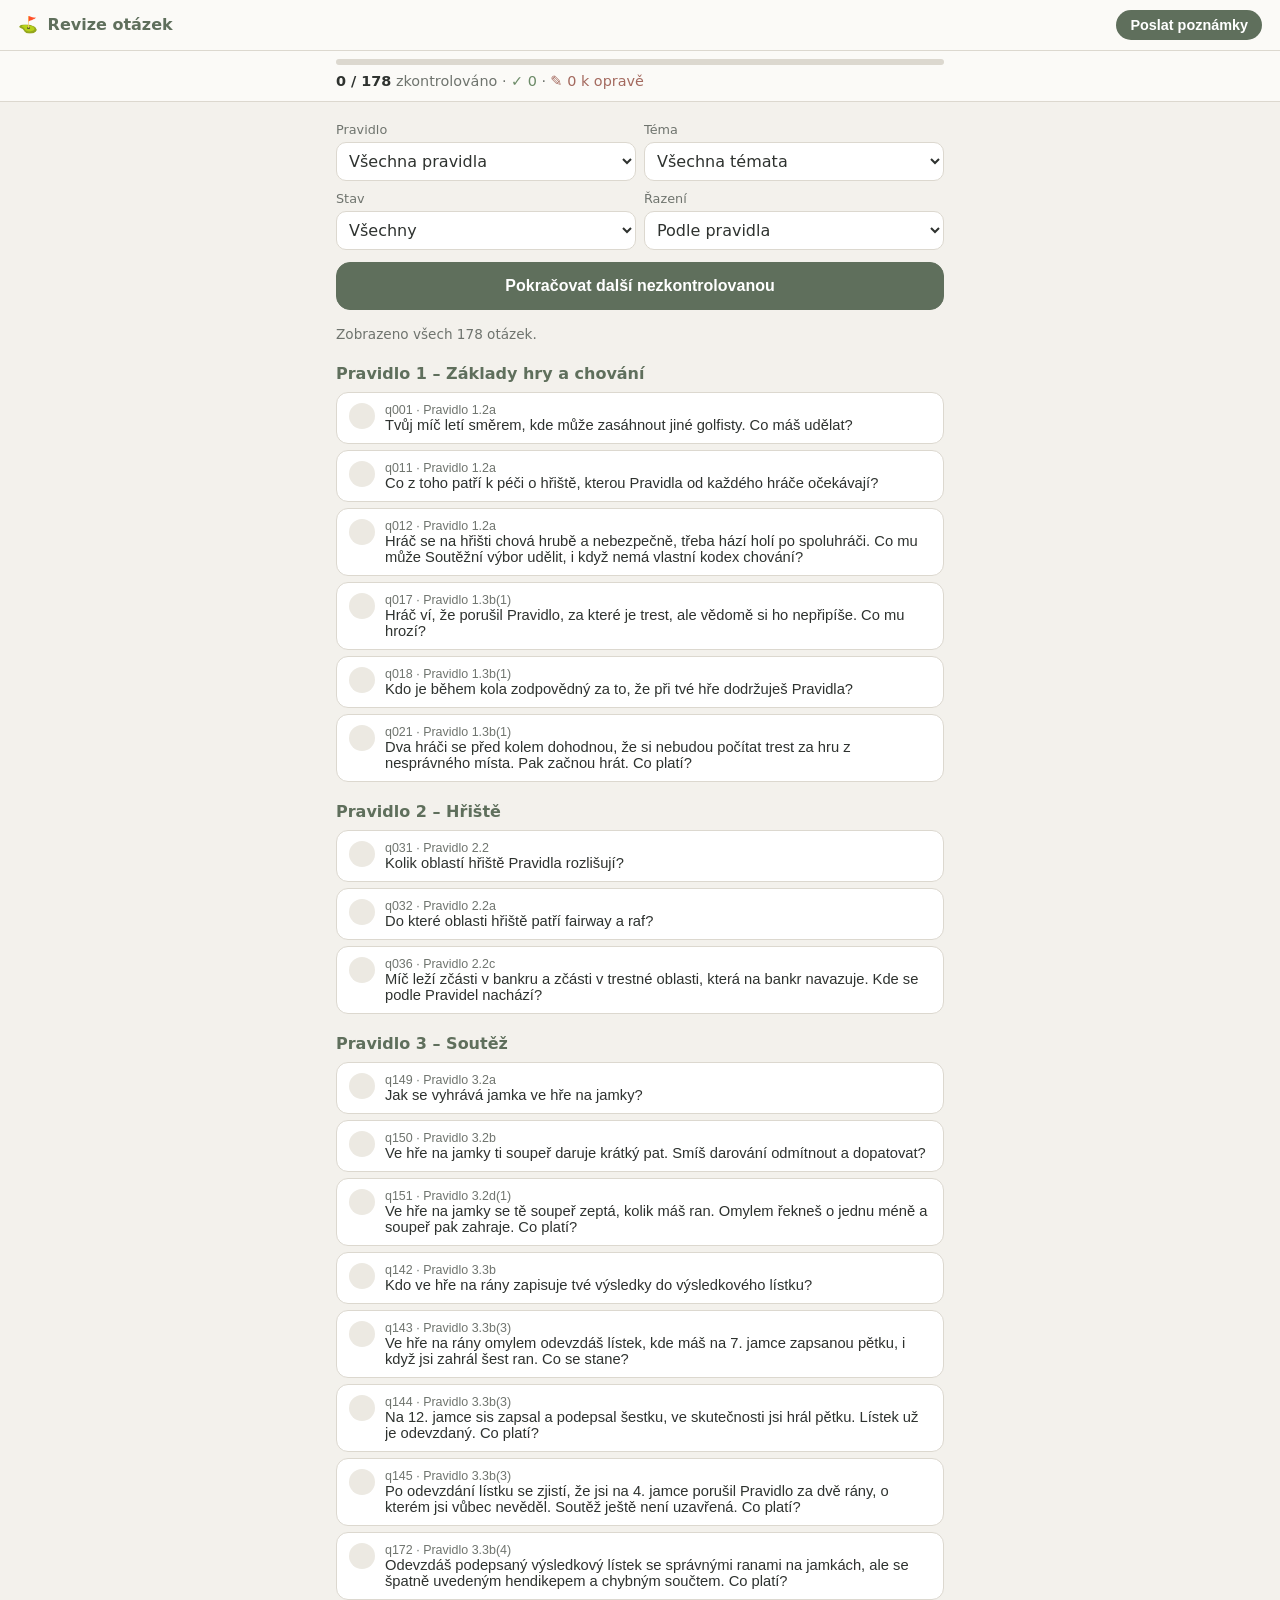
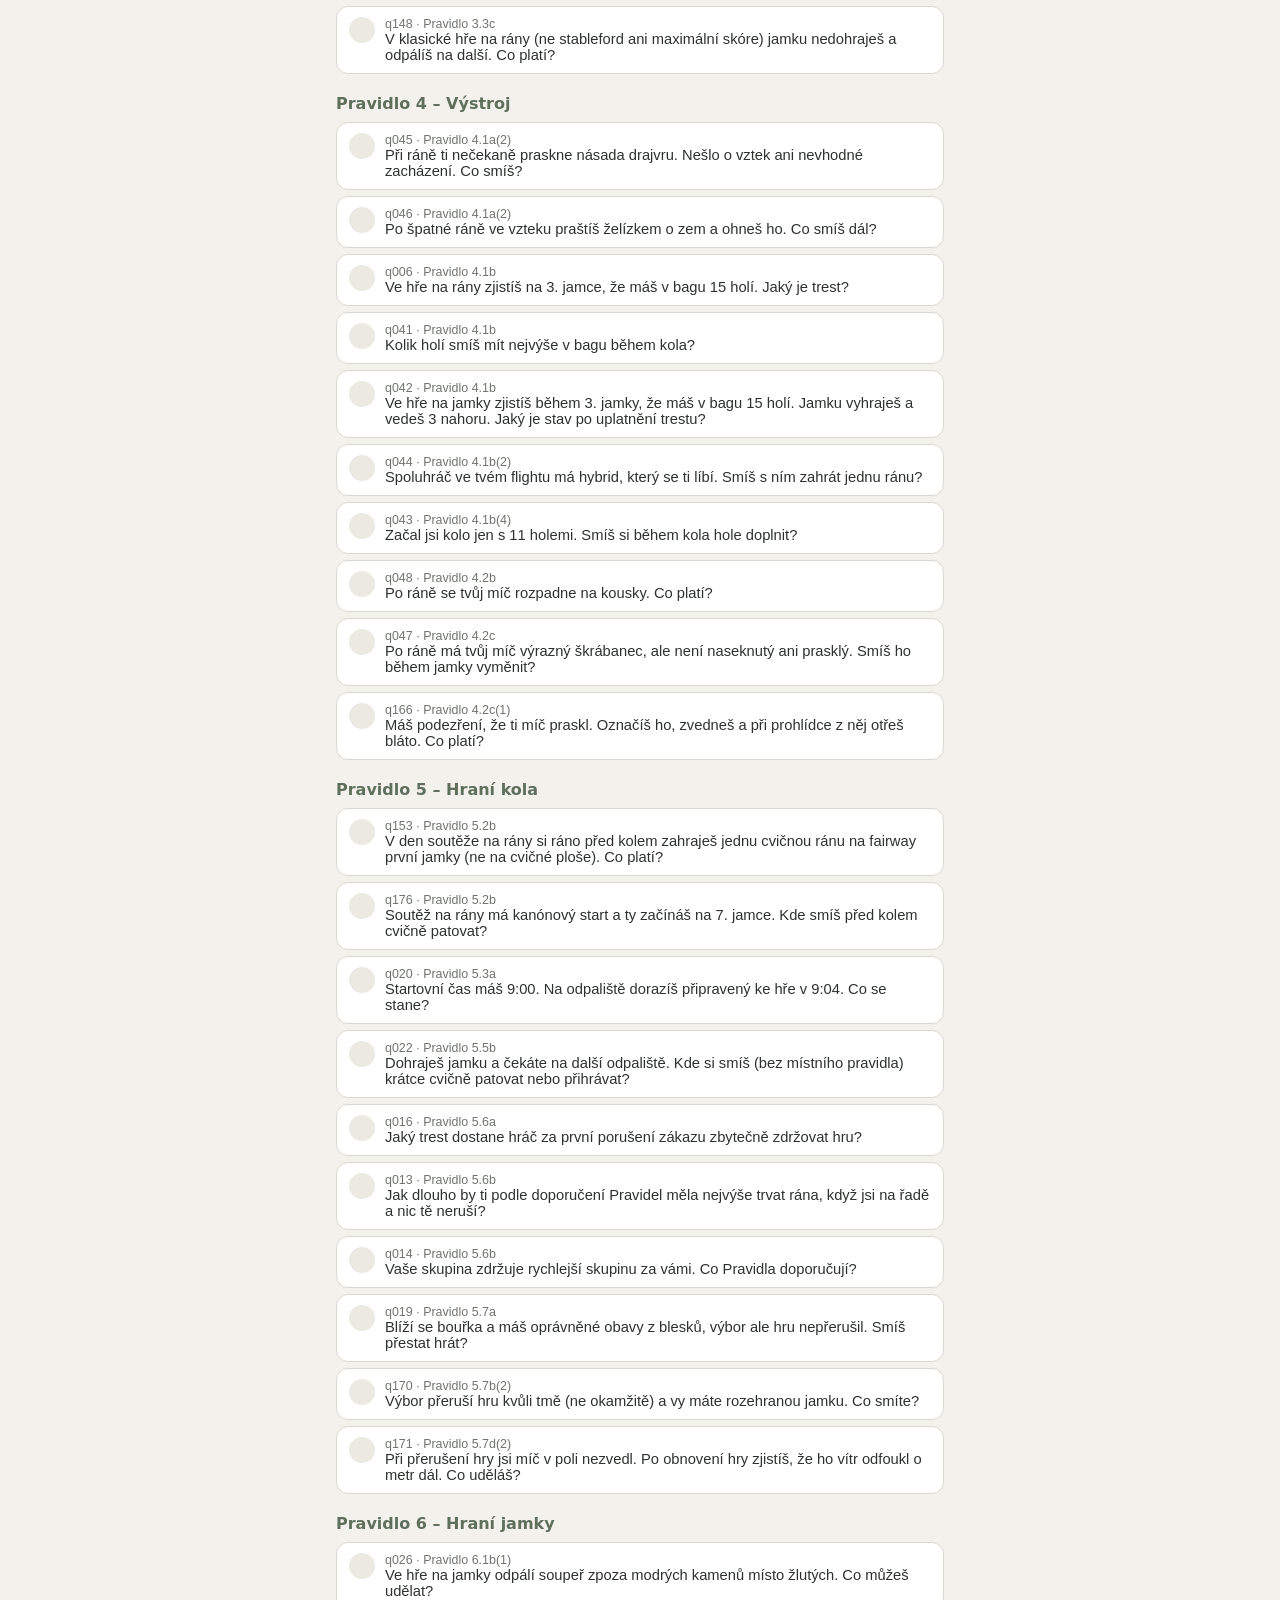
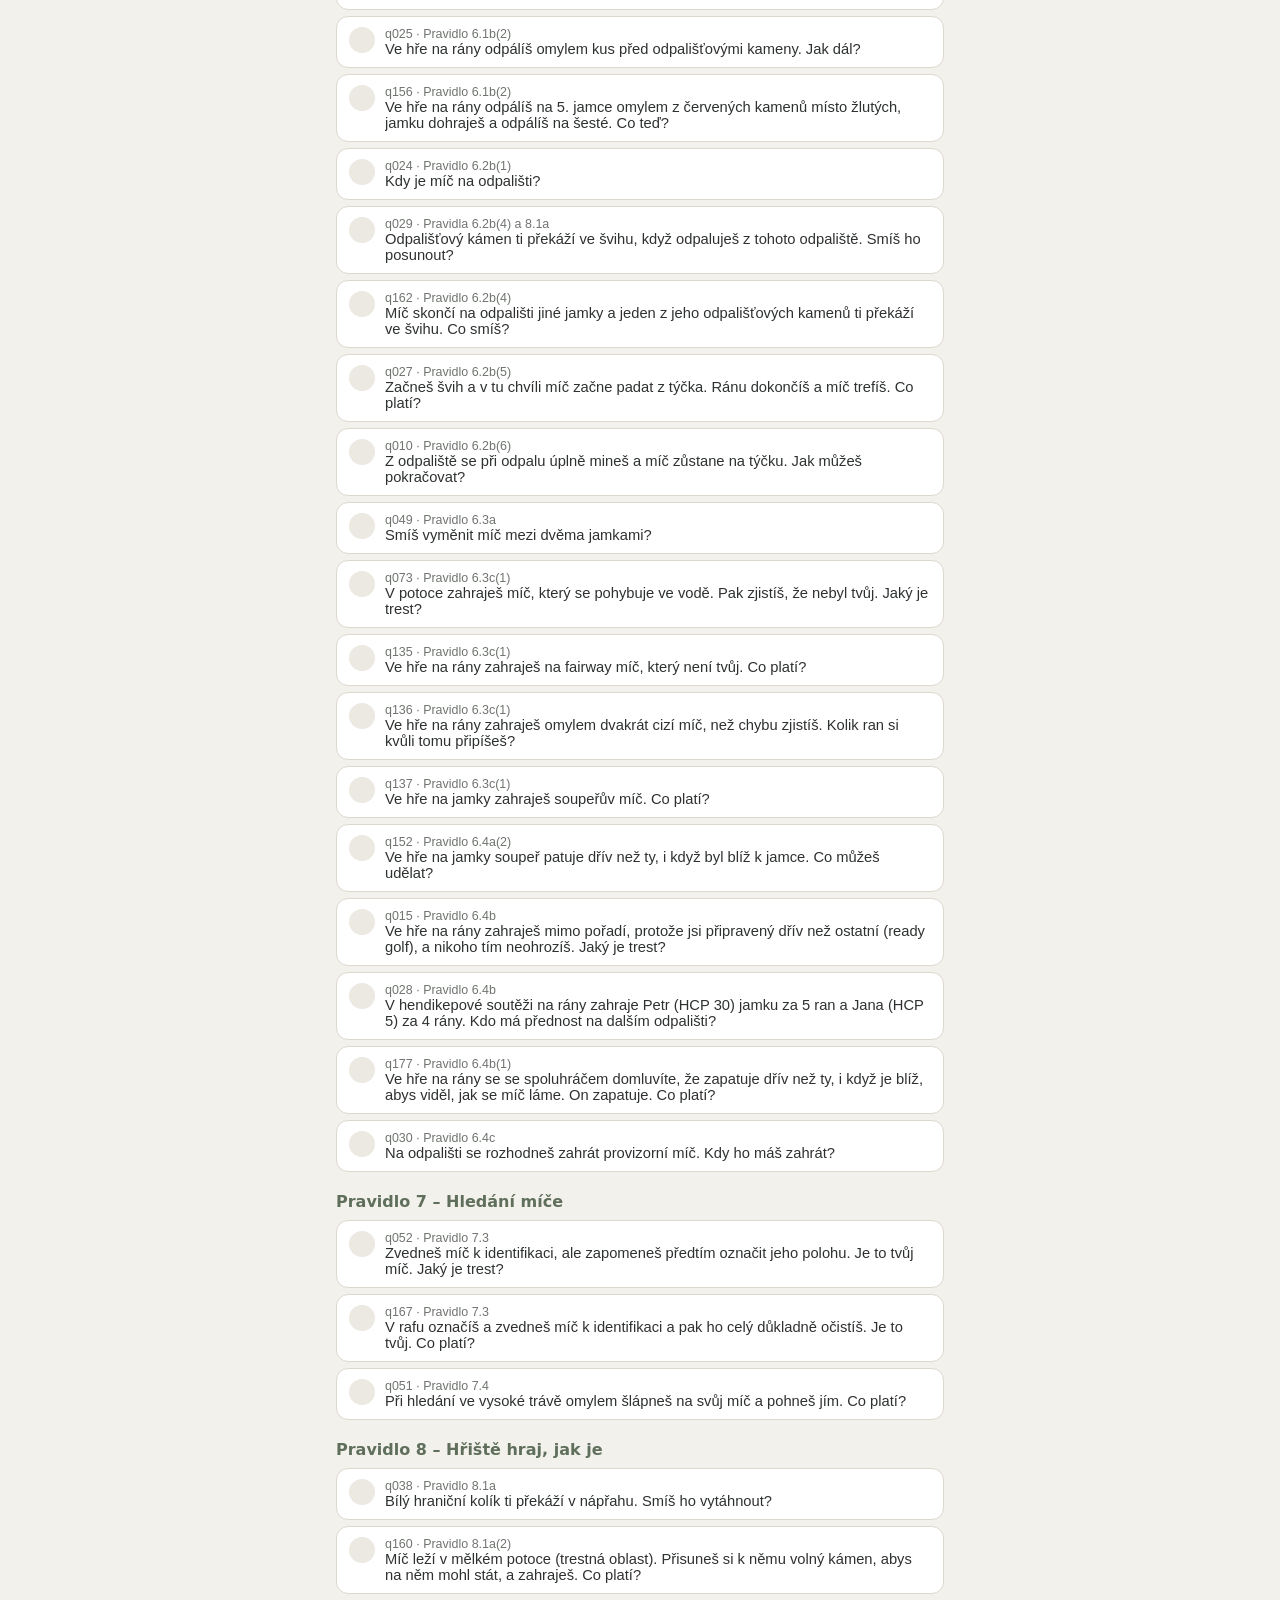
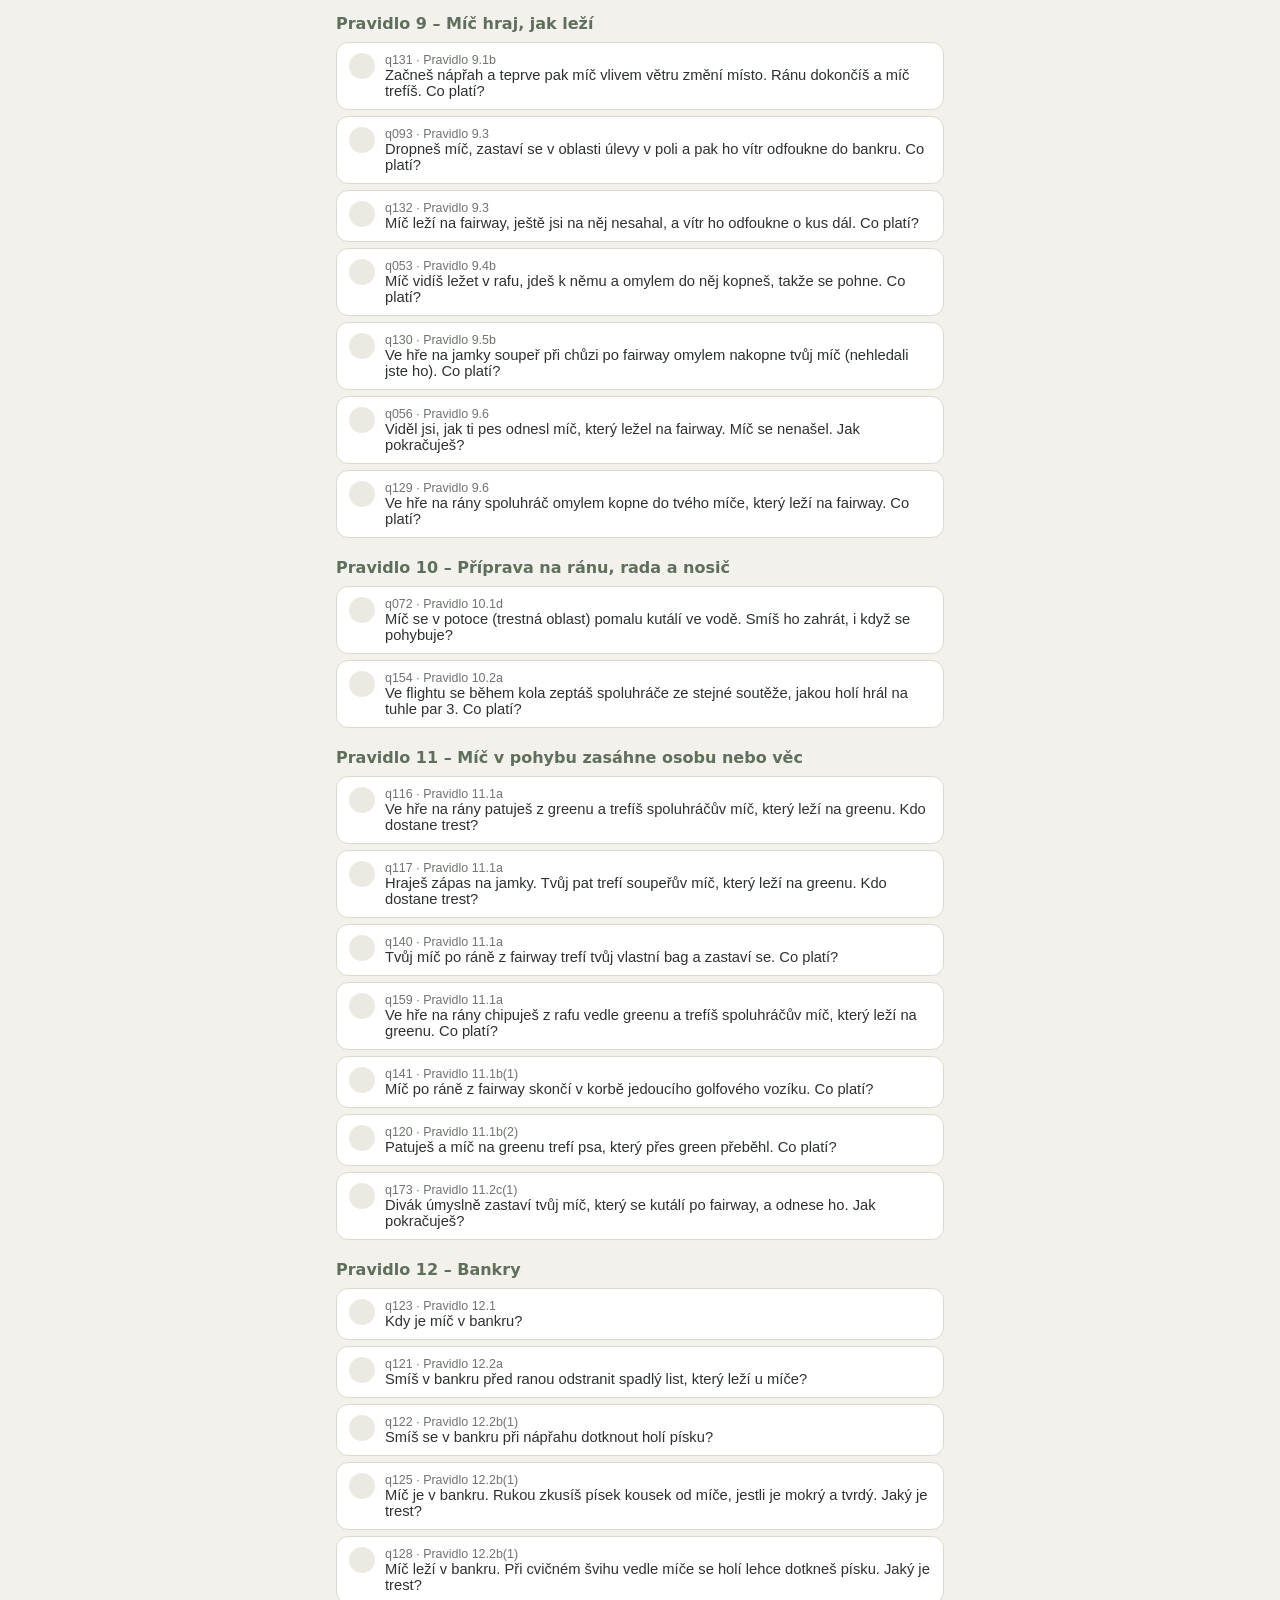
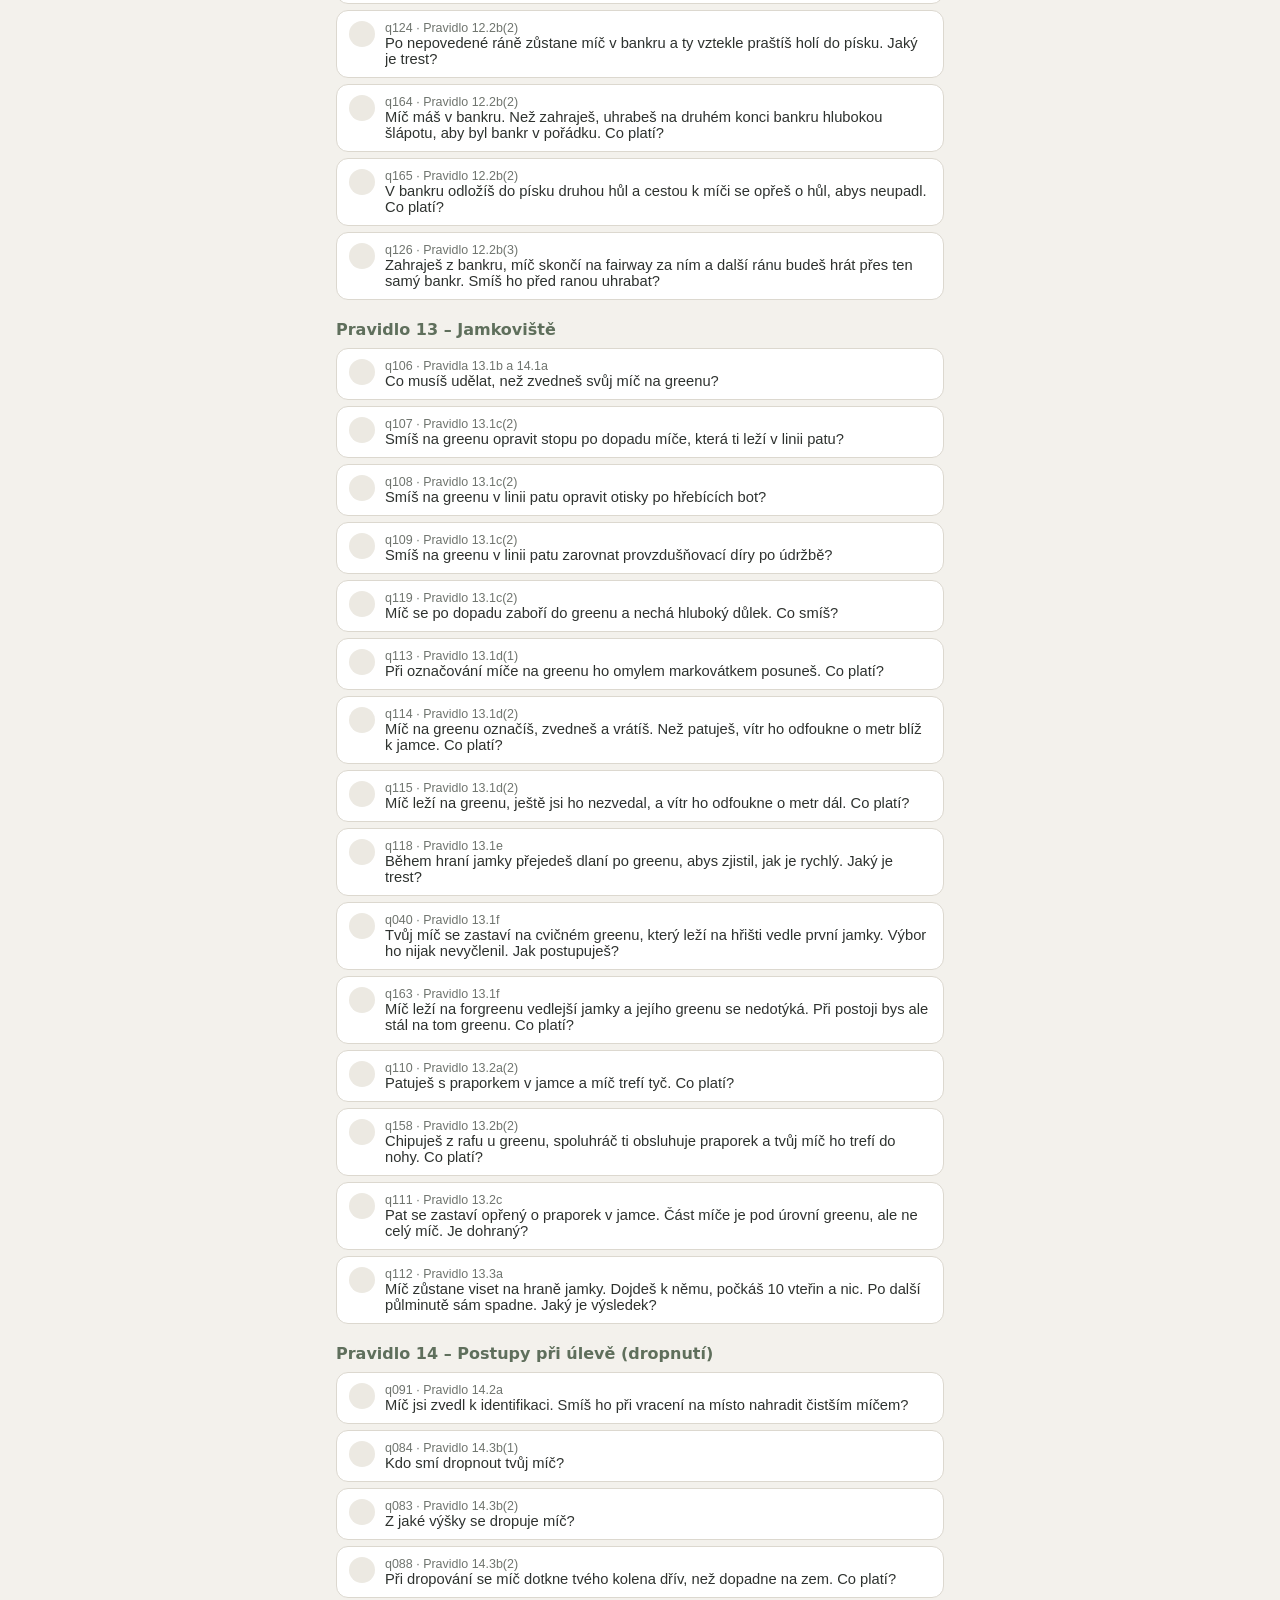
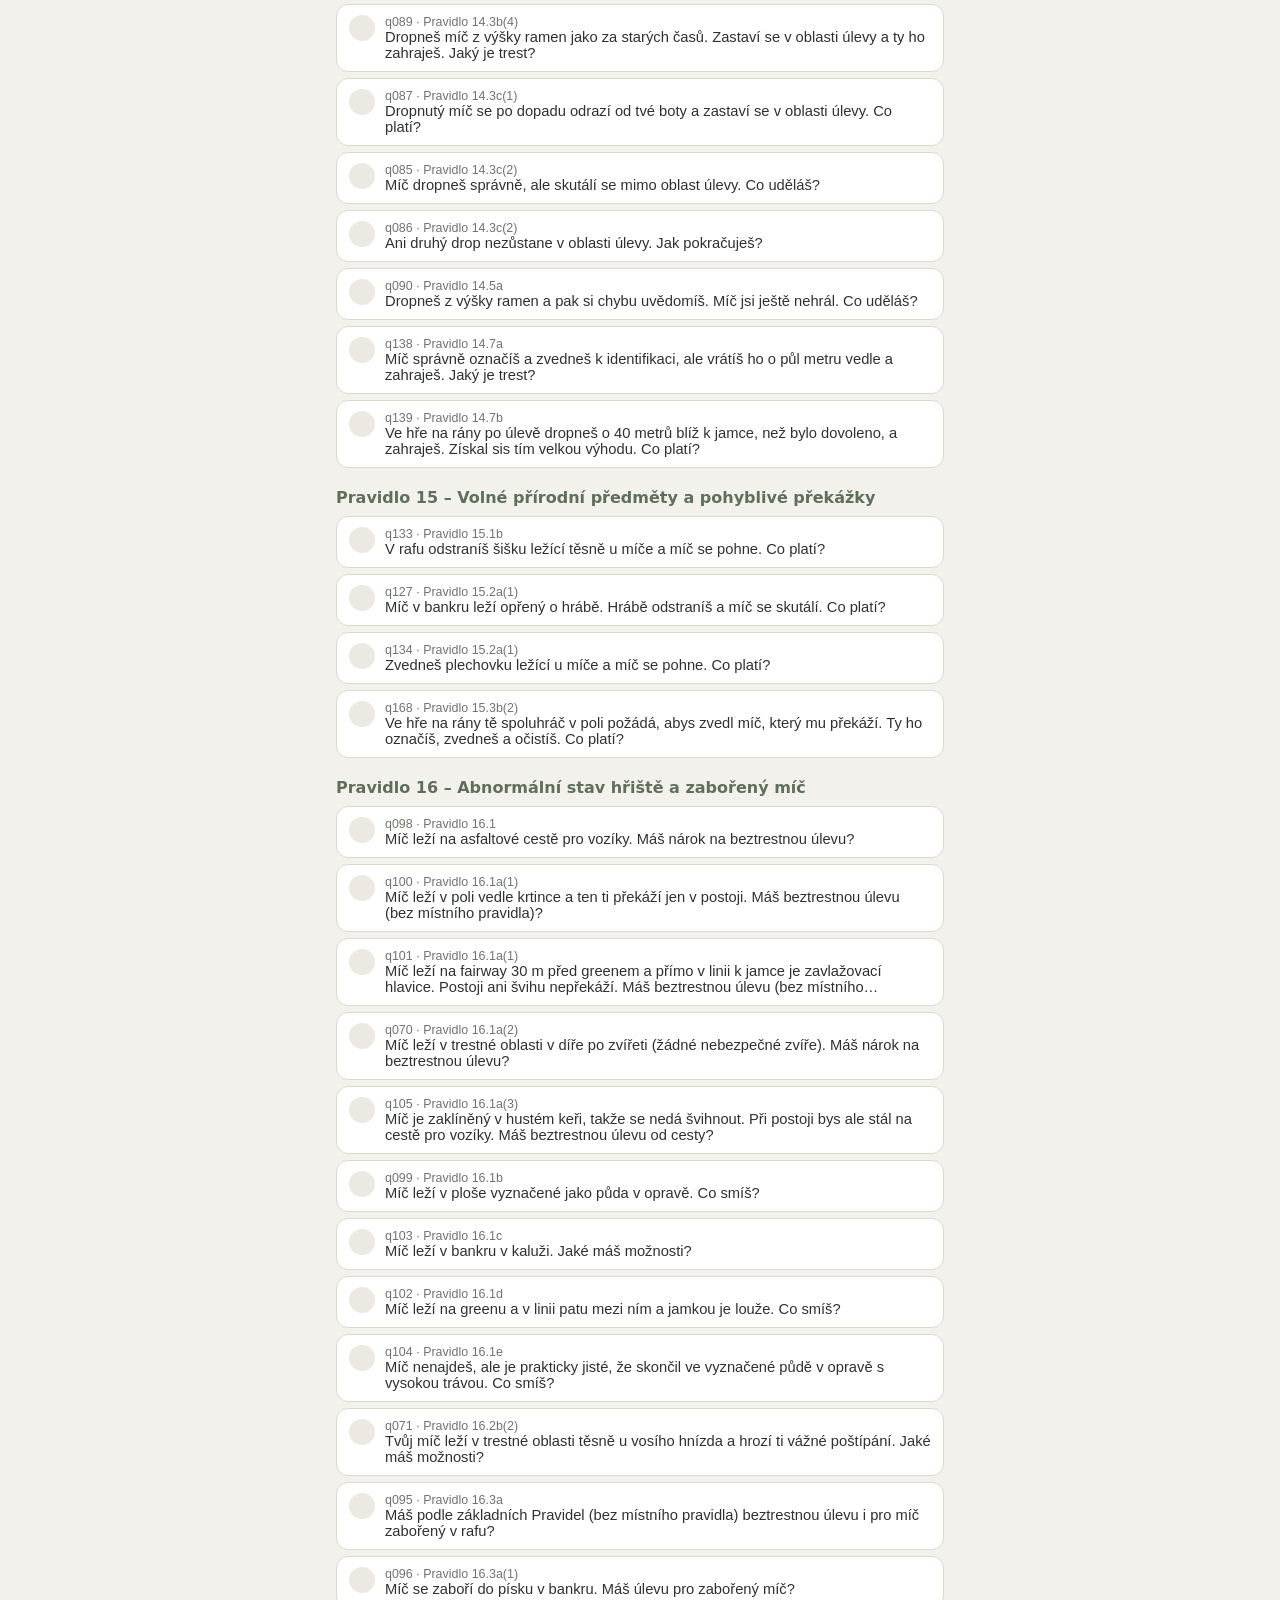
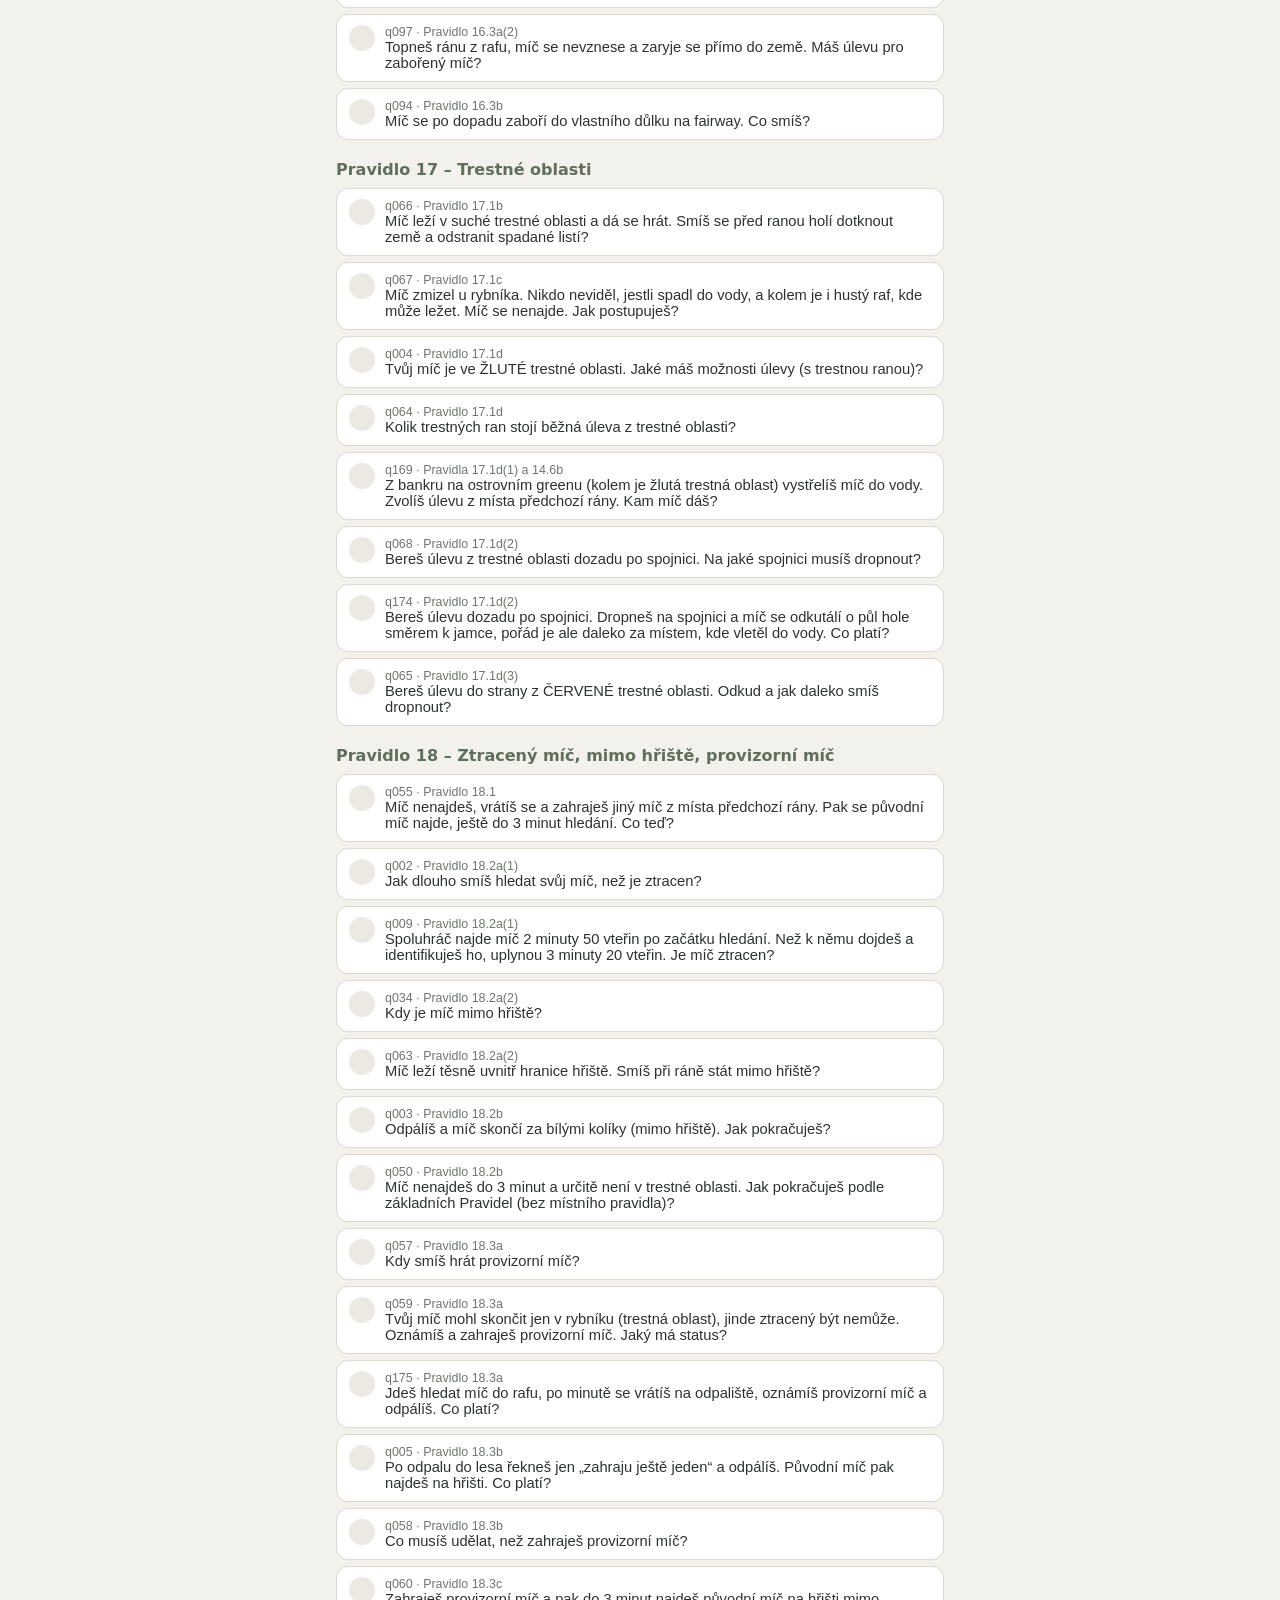
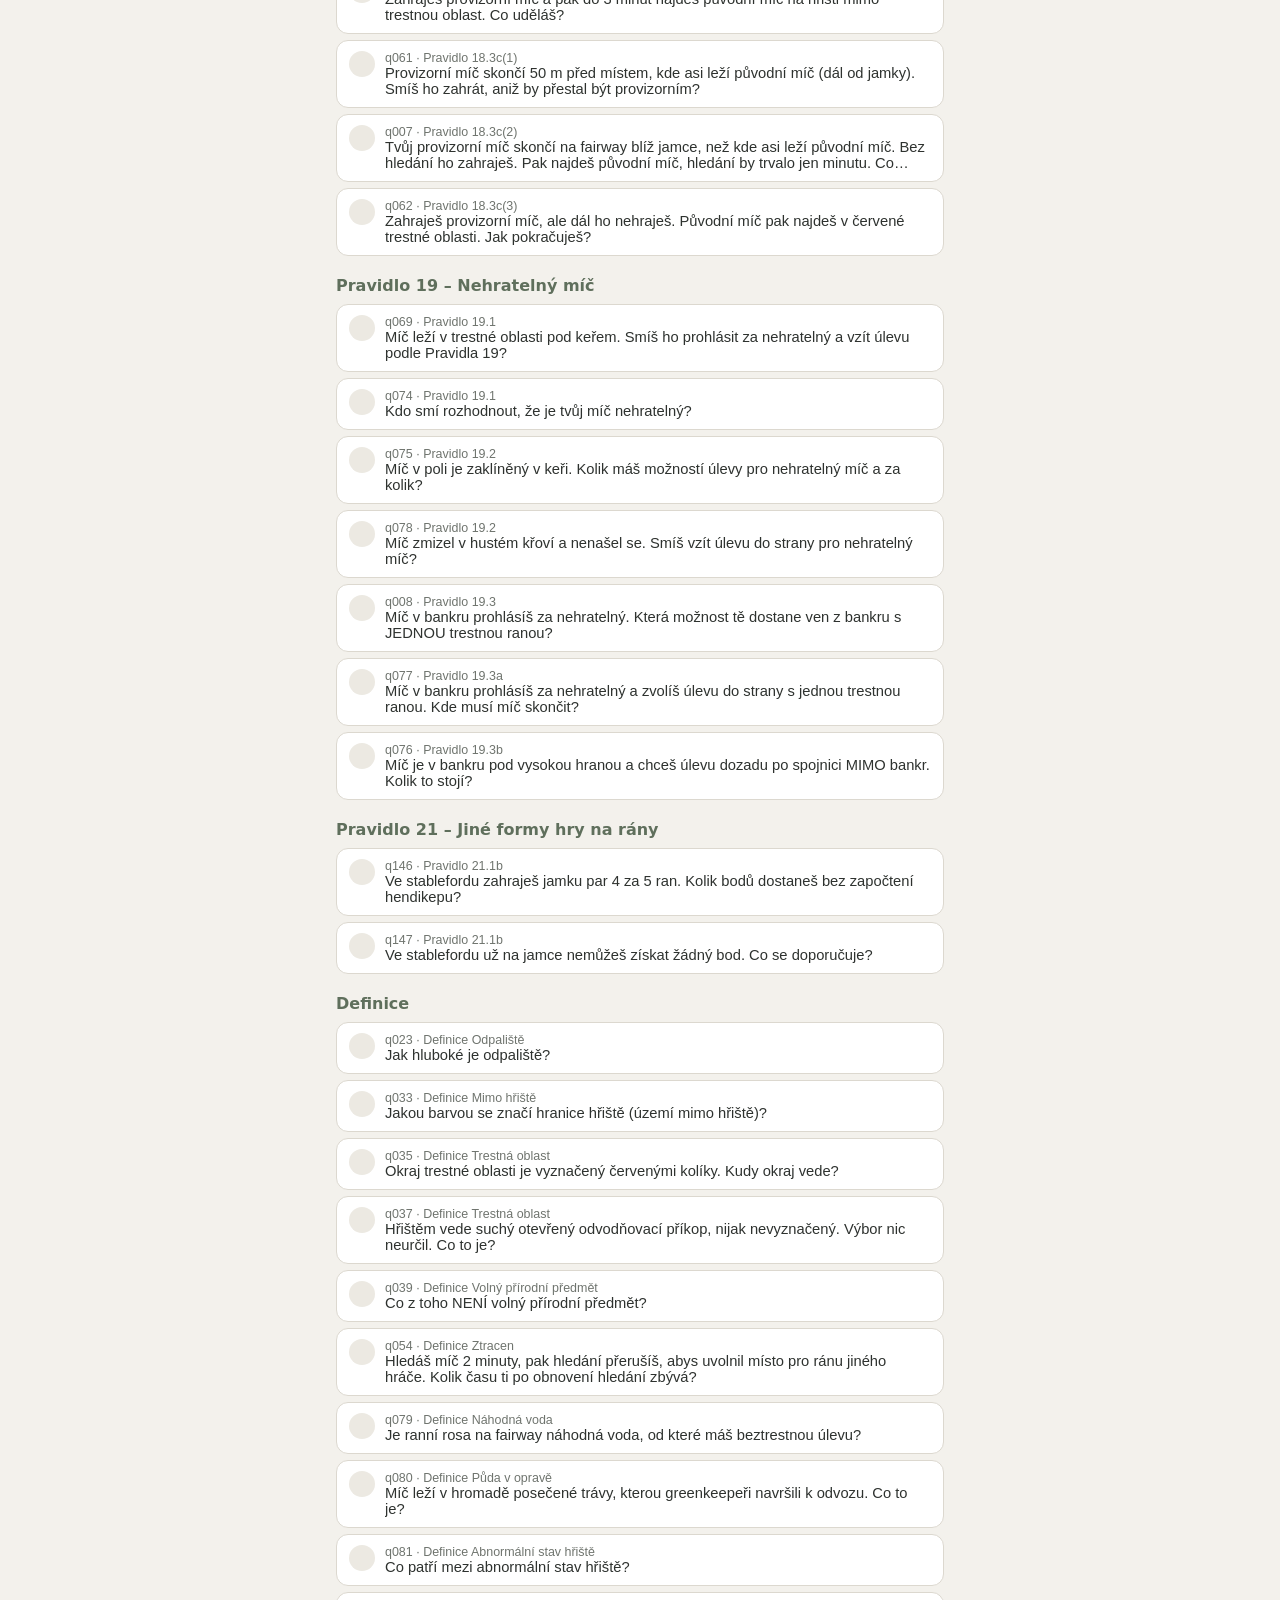
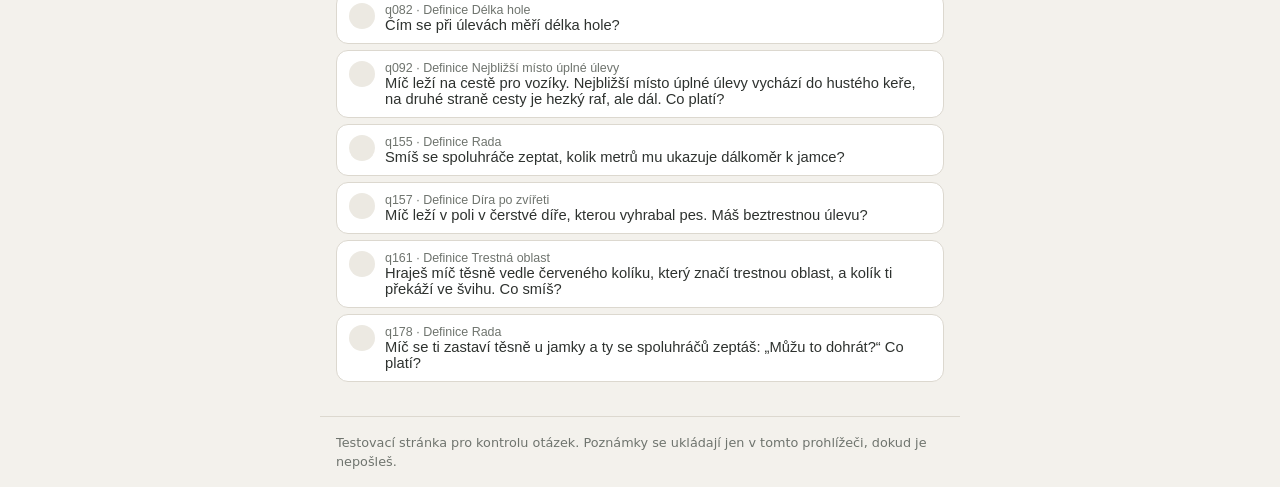
==== revize/index.html @ dc3ce5aa "Revizní stránka /revize/ pro kontrolu všech otázek s poznámkami k opravě (neindexovaná), service wor" ====
<!doctype html>
<html lang="cs">
<head>
<meta charset="utf-8">
<meta name="viewport" content="width=device-width, initial-scale=1, viewport-fit=cover">
<meta name="robots" content="noindex, nofollow">
<title>Revize otázek – golfový kvíz</title>
<meta name="theme-color" content="#5f6f5c">
<link rel="icon" href="../icons/icon.svg" type="image/svg+xml">
<link rel="stylesheet" href="../styles.css">
<link rel="stylesheet" href="revize.css">
</head>
<body>
<div class="rv-sticky">
<header class="topbar rv-top">
  <span><span class="logo">⛳</span> Revize otázek</span>
  <button id="btn-export" class="rv-send" type="button">Poslat poznámky</button>
</header>

<div class="rv-status">
  <div class="rv-status-in">
    <div class="progress"><div id="progress-bar"></div></div>
    <p class="rv-count"><strong id="cnt-done">0 / 0</strong> zkontrolováno · <span class="c-ok">✓ <span id="cnt-ok">0</span></span> · <span class="c-fix">✎ <span id="cnt-fix">0</span> k opravě</span></p>
  </div>
</div>
</div>

<main id="app">
  <p id="loading" class="muted">Načítám otázky…</p>

  <!-- Seznam -->
  <section id="view-list" hidden>
    <div class="rv-filters">
      <label>Pravidlo<select id="f-rule"></select></label>
      <label>Téma<select id="f-topic"></select></label>
      <label>Stav<select id="f-status">
        <option value="">Všechny</option>
        <option value="todo">Nezkontrolované</option>
        <option value="fix">K opravě</option>
        <option value="note">S poznámkou</option>
        <option value="ok">OK</option>
        <option value="changed">Změněné od kontroly</option>
      </select></label>
      <label>Řazení<select id="f-sort">
        <option value="rule">Podle pravidla</option>
        <option value="topic">Podle tématu</option>
        <option value="id">Podle čísla otázky</option>
      </select></label>
    </div>
    <button id="btn-next-todo-list" class="btn primary" type="button">Pokračovat další nezkontrolovanou</button>
    <p id="list-info" class="muted small"></p>
    <div id="list"></div>
  </section>

  <!-- Detail otázky -->
  <section id="view-q" hidden>
    <div class="rv-nav-top">
      <button id="btn-list" class="rv-link" type="button">← Seznam</button>
      <span id="q-pos" class="muted small"></span>
    </div>
    <div class="meta"><span id="q-id"></span><span id="q-topic" class="chip"></span></div>
    <p class="rv-rule">📖 <span id="q-rule"></span> · <span id="q-diff"></span> <span id="q-changed" class="rv-changed" hidden>Otázka se od tvé kontroly změnila</span></p>
    <img id="q-img" class="q-img" alt="" hidden>
    <h2 id="q-text"></h2>
    <label class="rv-toggle"><input type="checkbox" id="t-guess"> Nejdřív si tipni (odpověď se ukáže až po výběru)</label>
    <div id="q-options" class="options"></div>
    <button id="btn-reveal" class="btn" type="button" hidden>Ukázat odpověď</button>
    <div id="feedback" class="feedback ok" hidden>
      <p id="fb-title" class="fb-title"></p>
      <p id="fb-text"></p>
      <img id="fb-img" class="fb-img" alt="" loading="lazy" hidden>
    </div>

    <div class="rv-review">
      <p class="rv-review-title">Tvoje kontrola</p>
      <div class="rv-status-btns">
        <button id="s-ok" class="rv-sbtn ok" type="button">✓ OK</button>
        <button id="s-fix" class="rv-sbtn fix" type="button">✎ Opravit</button>
      </div>
      <label for="comment" class="rv-label">Poznámka k opravě</label>
      <textarea id="comment" rows="4" placeholder="Co je špatně a jak by to mělo znít? Např. „Možnost C je taky správně podle 16.1b“"></textarea>
      <p id="saved" class="muted small rv-saved">&nbsp;</p>
    </div>

    <div class="rv-nav">
      <button id="btn-prev" class="btn" type="button">← Předchozí</button>
      <button id="btn-next" class="btn" type="button">Další →</button>
    </div>
    <button id="btn-next-todo" class="btn primary" type="button">Další nezkontrolovaná</button>
  </section>

  <!-- Export -->
  <section id="view-export" hidden>
    <div class="rv-nav-top"><button id="btn-export-back" class="rv-link" type="button">← Zpět</button></div>
    <h1>Poslat poznámky</h1>
    <p class="muted">V textu jsou jen otázky označené „Opravit“ nebo s poznámkou. Pošli ho Golfisovi do chatu, opravy pak udělá v kvízu.</p>
    <textarea id="export-text" rows="12" readonly></textarea>
    <button id="btn-share" class="btn primary" type="button" hidden>Sdílet…</button>
    <button id="btn-copy" class="btn primary" type="button">Zkopírovat text</button>
    <p id="copy-info" class="muted small">&nbsp;</p>
    <button id="btn-dl-txt" class="btn" type="button">Stáhnout jako .txt</button>
    <button id="btn-dl-json" class="btn" type="button">Stáhnout zálohu (.json)</button>
    <h3>Obnovit ze zálohy</h3>
    <p class="muted small">Nahraj dříve stažený .json. Poznámky se sloučí, u stejné otázky vyhraje novější úprava.</p>
    <input id="import-file" type="file" accept=".json,application/json">
    <p id="import-info" class="muted small">&nbsp;</p>
    <h3>Začít znovu</h3>
    <button id="btn-reset" class="btn rv-danger" type="button">Smazat všechny moje kontroly</button>
  </section>
</main>

<footer class="footer">Testovací stránka pro kontrolu otázek. Poznámky se ukládají jen v tomto prohlížeči, dokud je nepošleš.</footer>
<script src="revize.js"></script>
</body>
</html>
---- styles.css ----
[hidden]{display:none!important}
:root{--bg:#f3f1ec;--card:#fbfaf7;--ink:#2e322f;--muted:#6f746e;--accent:#5f6f5c;--accent-ink:#fff;--line:#dcd8cf;--ok:#6b8a67;--ok-bg:#e6ede3;--bad:#a46a5f;--bad-bg:#f2e4e0;--radius:14px}
*{box-sizing:border-box}
html,body{margin:0;background:var(--bg);color:var(--ink);font:16px/1.5 system-ui,-apple-system,"Segoe UI",Roboto,sans-serif}
.topbar{padding:14px 18px;font-weight:600;color:var(--accent);border-bottom:1px solid var(--line);background:var(--card)}
.logo{margin-right:4px}
main{max-width:640px;margin:0 auto;padding:18px 16px 28px}
h1{font-size:1.5rem;margin:.2em 0 .4em}
h2{font-size:1.15rem;line-height:1.4;margin:.6em 0 1em}
.lead{color:var(--muted)}
.muted{color:var(--muted)}.small{font-size:.85rem}
.hcp{border:1px solid var(--line);border-radius:var(--radius);padding:12px;margin:18px 0;background:var(--card)}
.hcp legend{padding:0 6px;font-weight:600}
.hcp-options{display:grid;gap:8px}
.hcp-opt{display:flex;align-items:center;gap:10px;padding:10px 12px;border:1px solid var(--line);border-radius:10px;cursor:pointer;background:#fff}
.hcp-opt:has(input:checked){border-color:var(--accent);background:#eef1ec}
.hcp-opt input{accent-color:var(--accent)}
.btn{display:block;width:100%;padding:14px;margin-top:12px;border-radius:var(--radius);border:1px solid var(--line);background:var(--card);color:var(--ink);font-size:1rem;font-weight:600;cursor:pointer}
.btn.primary{background:var(--accent);border-color:var(--accent);color:var(--accent-ink)}
.btn:disabled{opacity:.5}
.progress{height:6px;background:var(--line);border-radius:6px;overflow:hidden}
#progress-bar{height:100%;width:0;background:var(--accent);transition:width .3s}
.meta{display:flex;justify-content:space-between;align-items:center;margin-top:12px;color:var(--muted);font-size:.9rem;gap:8px}
.chip{background:#e7e4dc;border-radius:999px;padding:2px 10px;font-size:.8rem;text-align:right}
.options{display:grid;gap:10px}
.opt{display:flex;gap:12px;align-items:flex-start;text-align:left;padding:12px 14px;border:1px solid var(--line);border-radius:var(--radius);background:#fff;color:var(--ink);font-size:.98rem;cursor:pointer}
.opt .key{flex:none;width:26px;height:26px;border-radius:50%;background:#ece9e2;display:grid;place-items:center;font-weight:600;font-size:.85rem}
.opt.correct{border-color:var(--ok);background:var(--ok-bg)}
.opt.correct .key{background:var(--ok);color:#fff}
.opt.wrong{border-color:var(--bad);background:var(--bad-bg)}
.opt.wrong .key{background:var(--bad);color:#fff}
.opt:disabled{cursor:default}
.feedback{margin-top:14px;padding:12px 14px;border-radius:var(--radius);border-left:4px solid var(--line);background:var(--card)}
.feedback.ok{border-left-color:var(--ok)}.feedback.bad{border-left-color:var(--bad)}
.fb-title{font-weight:700;margin:0 0 4px}
.feedback.ok .fb-title{color:var(--ok)}.feedback.bad .fb-title{color:var(--bad)}
.rule{color:var(--muted);font-size:.9rem;margin:.4em 0 0}
.score{font-size:2.6rem;font-weight:700;color:var(--accent);display:flex;align-items:baseline;gap:12px}
.score small{font-size:1.1rem;color:var(--muted)}
.review{background:var(--card);border:1px solid var(--line);border-radius:var(--radius);padding:12px 14px;margin:10px 0}
.review p{margin:.3em 0}.rq{font-weight:600}.rbad{color:var(--bad)}.rok{color:var(--ok)}.rexp{font-size:.95rem}
.ad-slot{max-width:640px;margin:10px auto;min-height:90px;border:1px dashed var(--line);border-radius:10px}
.footer{max-width:640px;margin:0 auto;padding:16px;color:var(--muted);font-size:.8rem;border-top:1px solid var(--line)}
.footer a{color:var(--accent)}

.fb-img{display:block;width:100%;height:auto;margin:10px 0 4px;border-radius:10px}
.fb-img[hidden]{display:none}
.q-img{display:block;width:100%;height:auto;margin:4px 0 12px;border-radius:12px}
.q-img[hidden]{display:none}
---- revize/revize.css ----
.rv-sticky{position:sticky;top:0;z-index:5}
.rv-top{display:flex;justify-content:space-between;align-items:center;gap:10px;padding-top:10px;padding-bottom:10px}
.rv-send{background:var(--accent);color:#fff;border:0;border-radius:999px;padding:7px 14px;font-weight:600;font-size:.9rem;cursor:pointer}
.rv-status{background:var(--card);border-bottom:1px solid var(--line)}
.rv-status-in{max-width:640px;margin:0 auto;padding:8px 16px}
.rv-count{margin:6px 0 0;font-size:.9rem;color:var(--muted)}
.rv-count strong{color:var(--ink)}
.c-ok{color:var(--ok)}.c-fix{color:var(--bad)}
.rv-filters{display:grid;grid-template-columns:1fr 1fr;gap:8px}
.rv-filters label{display:flex;flex-direction:column;font-size:.8rem;color:var(--muted);gap:3px}
select,textarea,input[type=file]{font:inherit;font-size:16px;color:var(--ink)}
select{padding:8px;border:1px solid var(--line);border-radius:10px;background:#fff;width:100%}
.rv-group{margin:18px 0 6px;font-size:1rem;color:var(--accent)}
.rv-row{display:flex;gap:10px;align-items:flex-start;width:100%;text-align:left;padding:10px 12px;margin:6px 0;border:1px solid var(--line);border-radius:12px;background:#fff;color:var(--ink);font-size:.92rem;cursor:pointer}
.rv-row .mk{flex:none;width:26px;height:26px;border-radius:50%;display:grid;place-items:center;font-size:.85rem;background:#ece9e2;color:var(--muted)}
.rv-row.ok .mk{background:var(--ok);color:#fff}
.rv-row.fix .mk{background:var(--bad);color:#fff}
.rv-row .tx{flex:1;min-width:0}
.rv-row .id{display:block;font-size:.78rem;color:var(--muted)}
.rv-row .qq{display:-webkit-box;-webkit-line-clamp:2;-webkit-box-orient:vertical;overflow:hidden}
.rv-row .cm{display:block;font-size:.8rem;color:var(--bad);margin-top:2px;white-space:nowrap;overflow:hidden;text-overflow:ellipsis}
.rv-nav-top{display:flex;justify-content:space-between;align-items:center}
.rv-link{background:none;border:0;color:var(--accent);font-weight:600;font-size:.95rem;padding:6px 0;cursor:pointer}
.rv-rule{color:var(--muted);font-size:.9rem;margin:.5em 0}
.rv-changed{display:inline-block;margin-top:4px;background:#f6ecd2;color:#7a5b16;border-radius:999px;padding:1px 9px;font-size:.78rem}
.rv-toggle{display:flex;gap:8px;align-items:center;font-size:.88rem;color:var(--muted);margin:-4px 0 12px}
.rv-toggle input{accent-color:var(--accent);width:18px;height:18px}
.opt.dim{opacity:.6}
.rv-review{margin-top:18px;padding:12px 14px;border:1px solid var(--line);border-radius:var(--radius);background:var(--card)}
.rv-review-title{margin:0 0 8px;font-weight:700}
.rv-status-btns{display:grid;grid-template-columns:1fr 1fr;gap:8px}
.rv-sbtn{padding:12px;border-radius:12px;border:1px solid var(--line);background:#fff;font-size:1rem;font-weight:600;color:var(--ink);cursor:pointer}
.rv-sbtn.ok.on{background:var(--ok);border-color:var(--ok);color:#fff}
.rv-sbtn.fix.on{background:var(--bad);border-color:var(--bad);color:#fff}
.rv-label{display:block;margin:12px 0 4px;font-weight:600;font-size:.92rem}
textarea{width:100%;padding:10px;border:1px solid var(--line);border-radius:10px;background:#fff;resize:vertical}
.rv-saved{margin:4px 0 0;min-height:1.2em}
.rv-nav{display:grid;grid-template-columns:1fr 1fr;gap:8px}
.rv-danger{color:var(--bad);border-color:var(--bad)}
#export-text{font-size:.85rem;font-family:ui-monospace,Menlo,monospace}
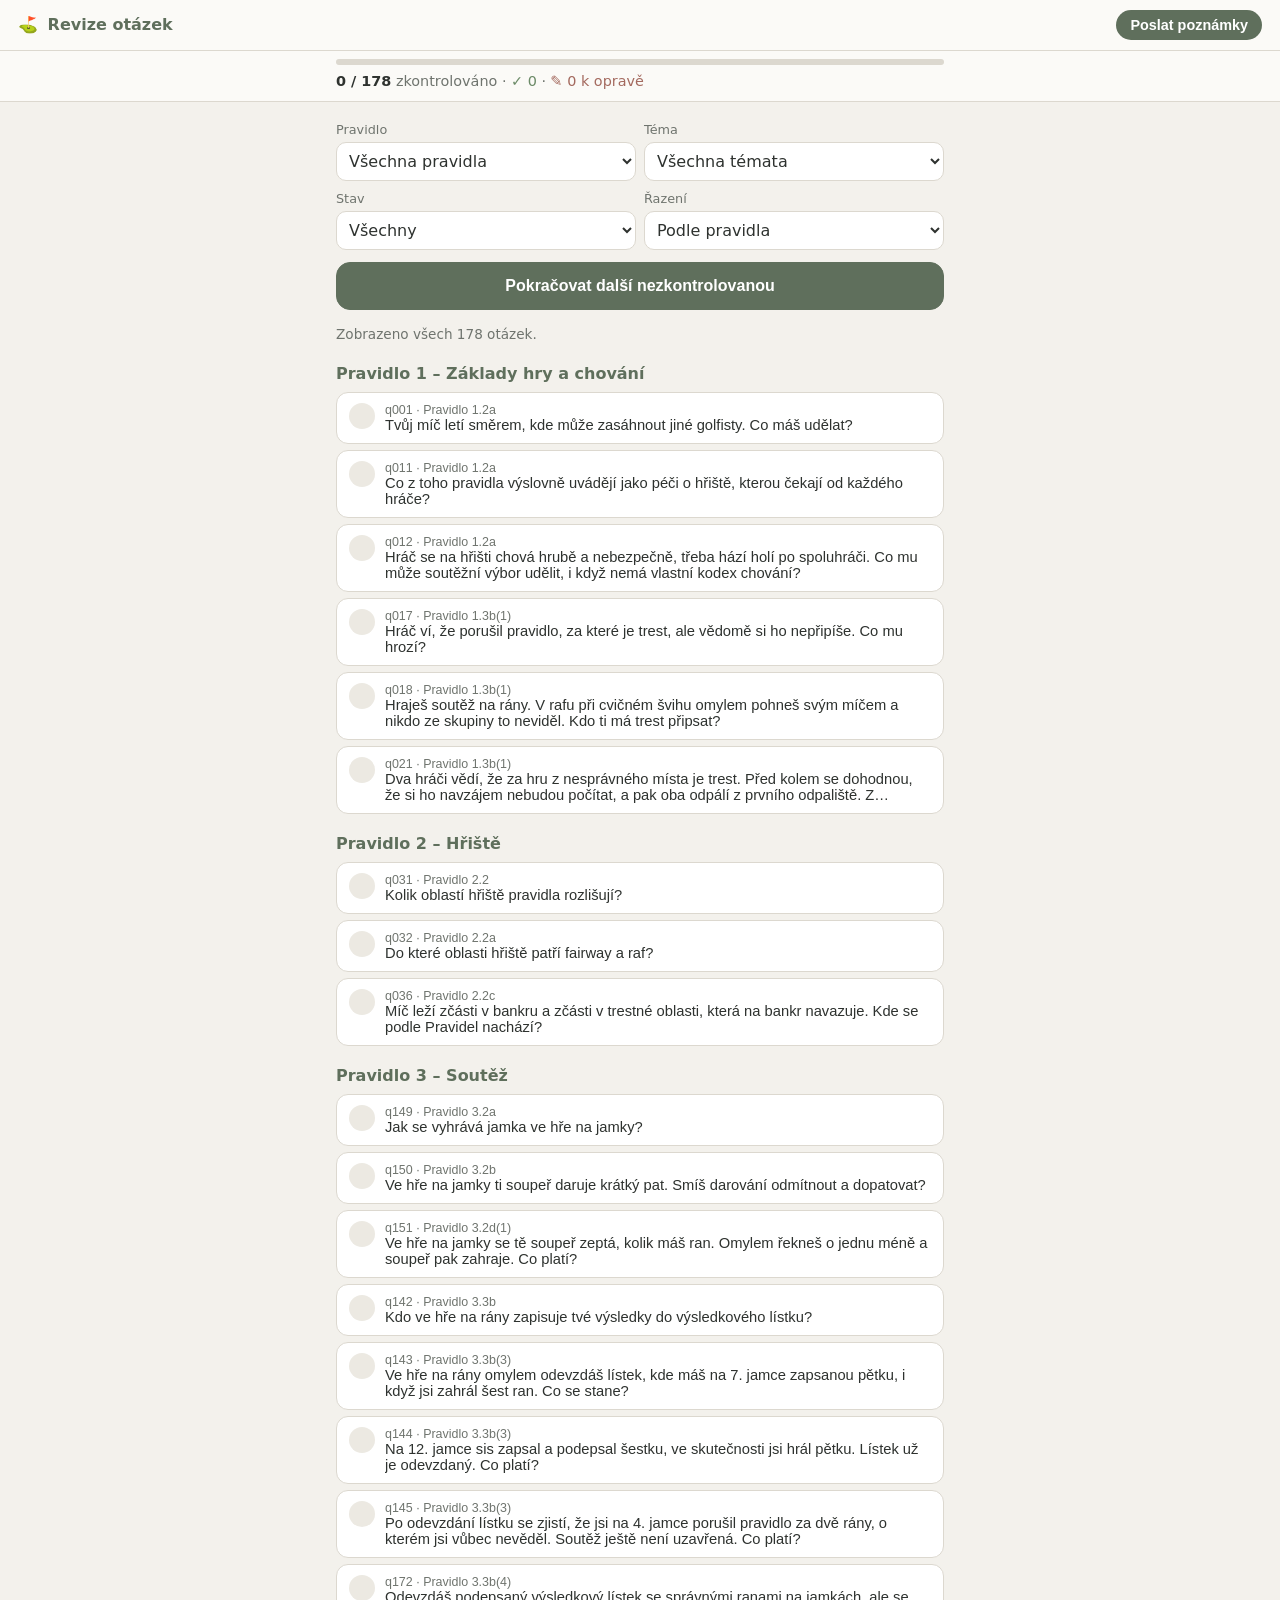
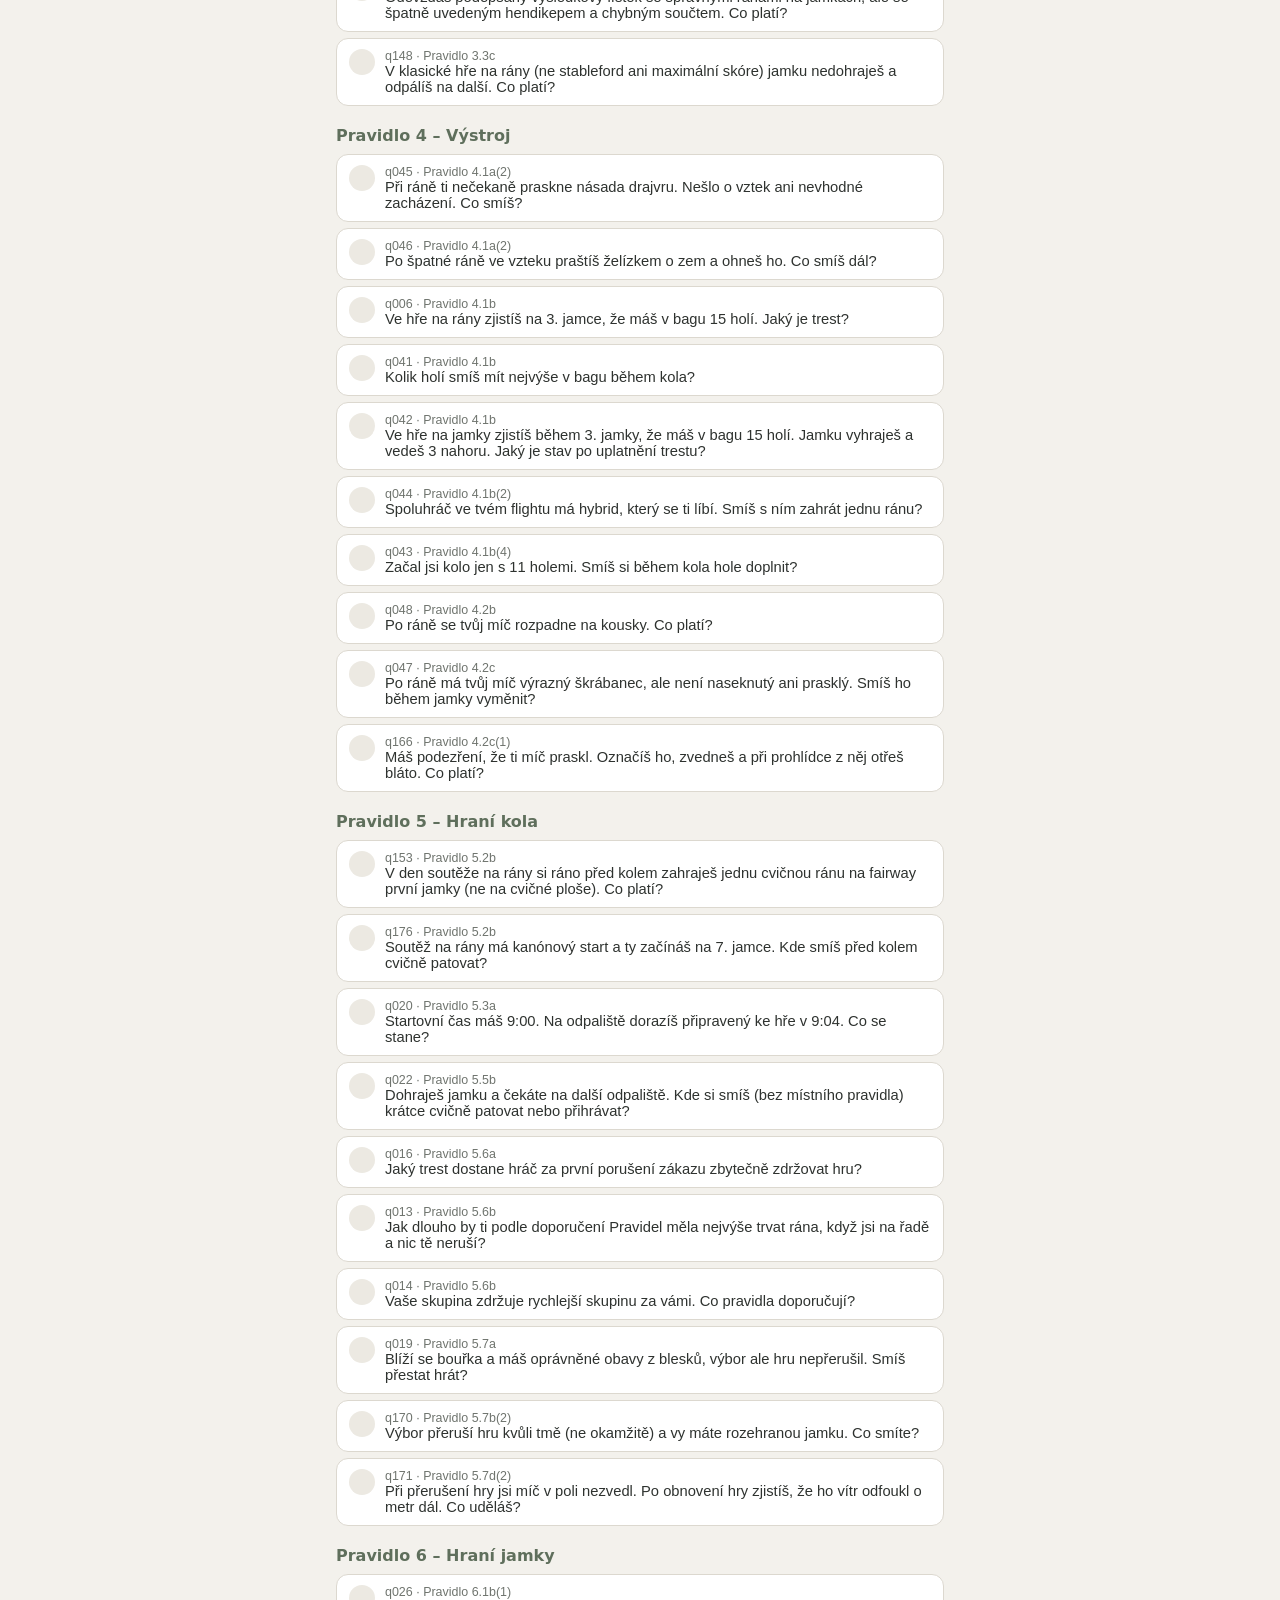
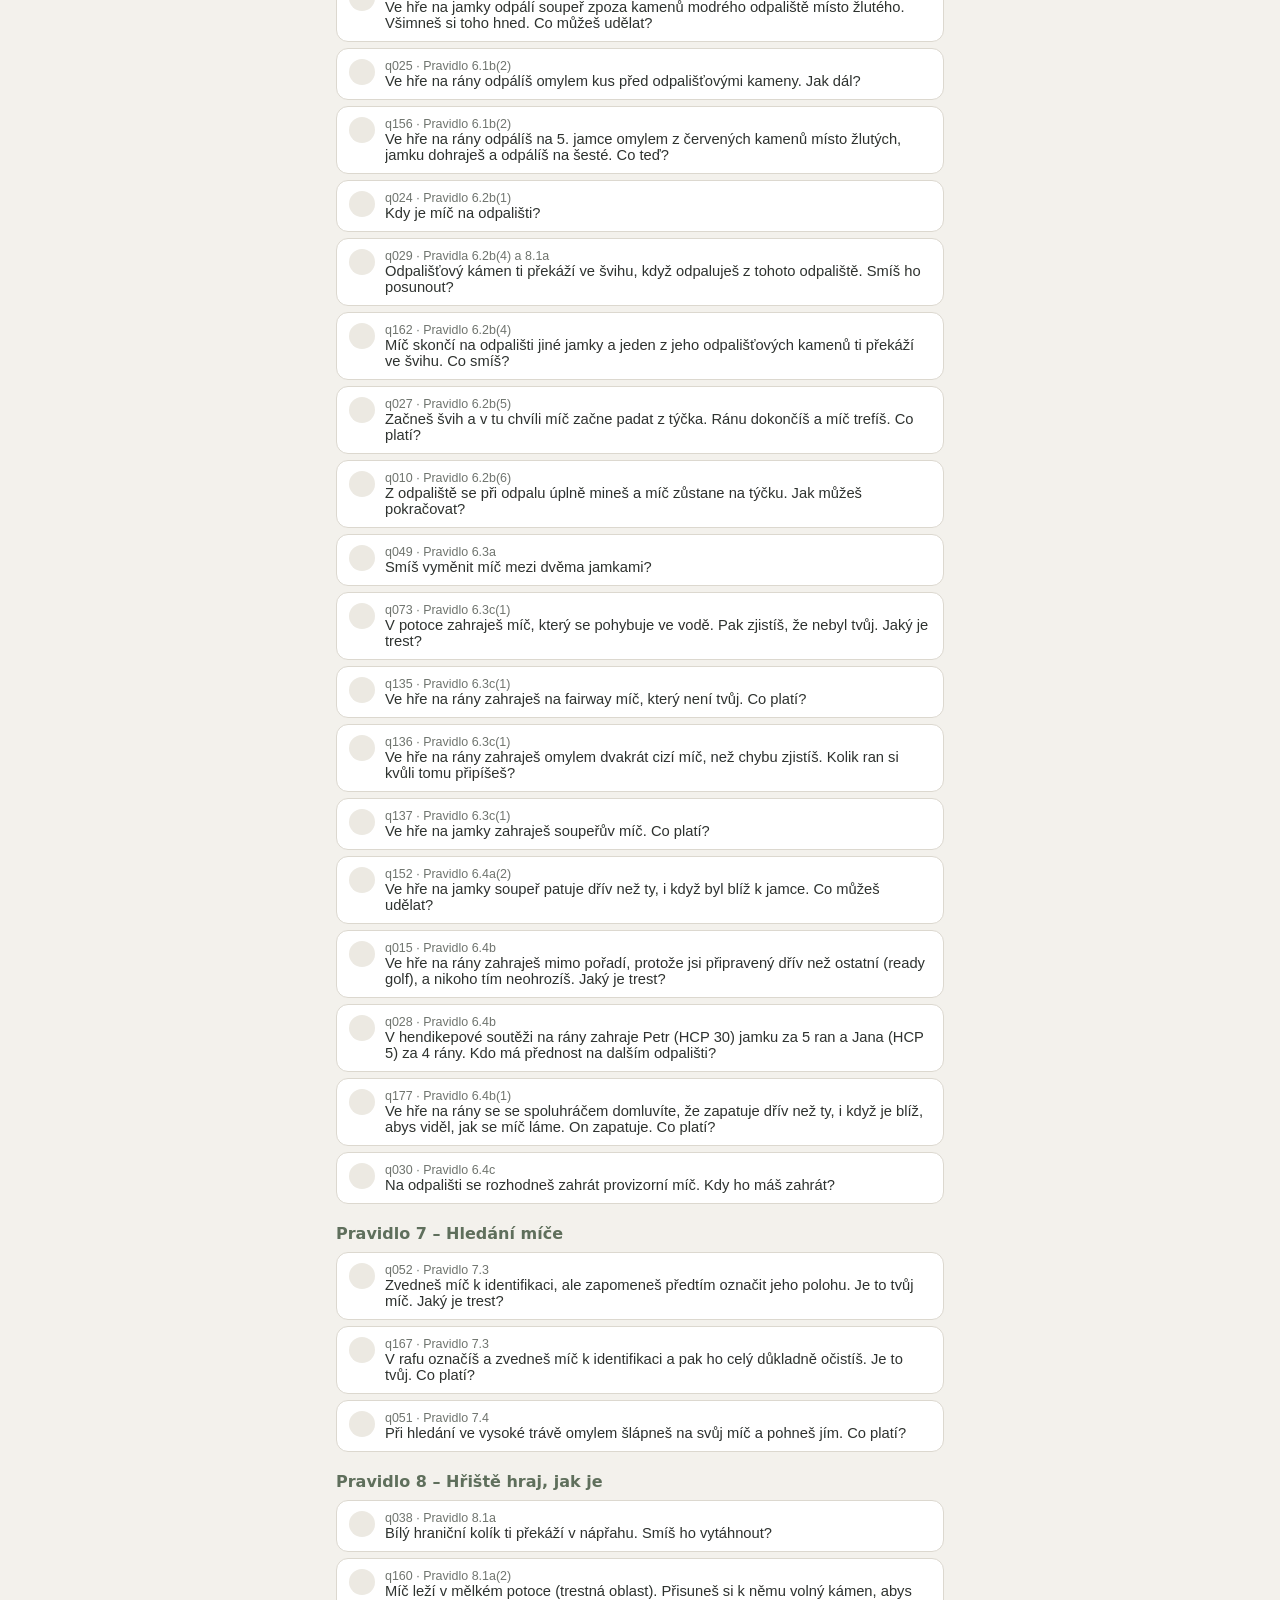
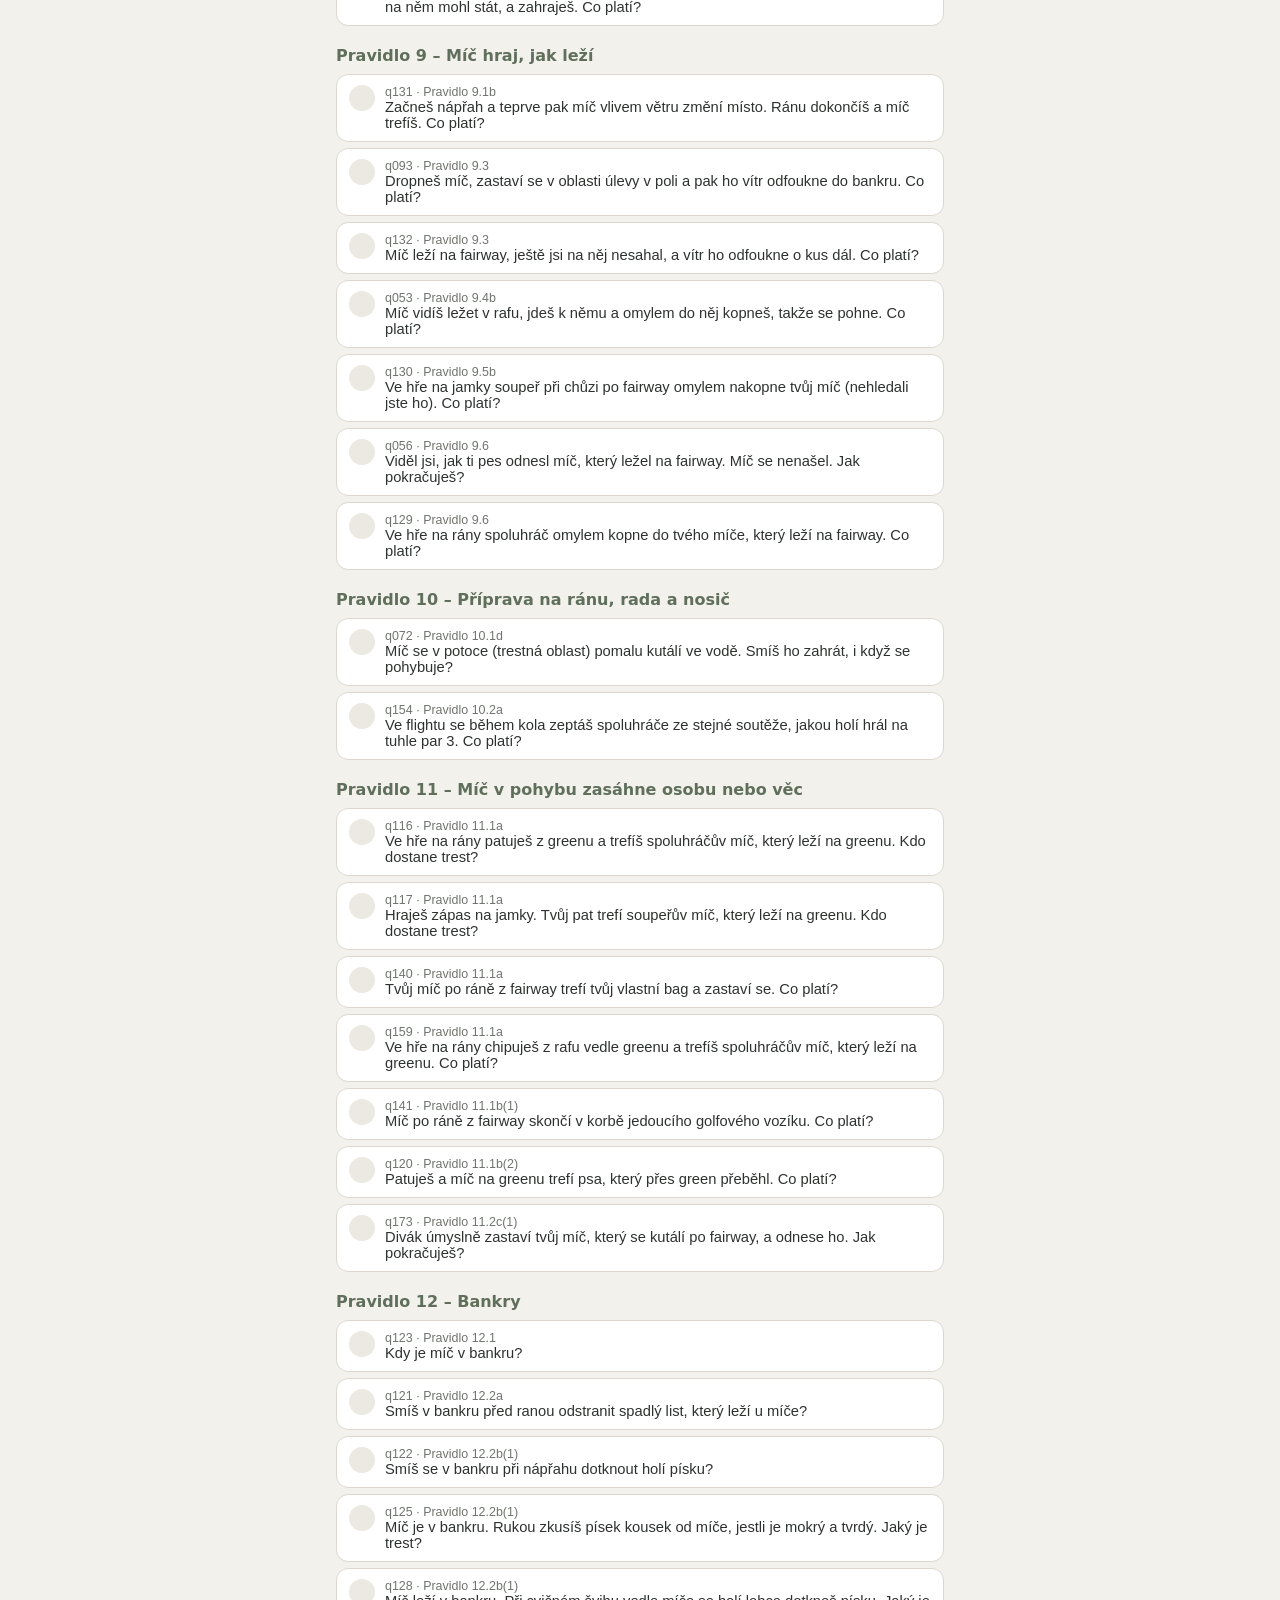
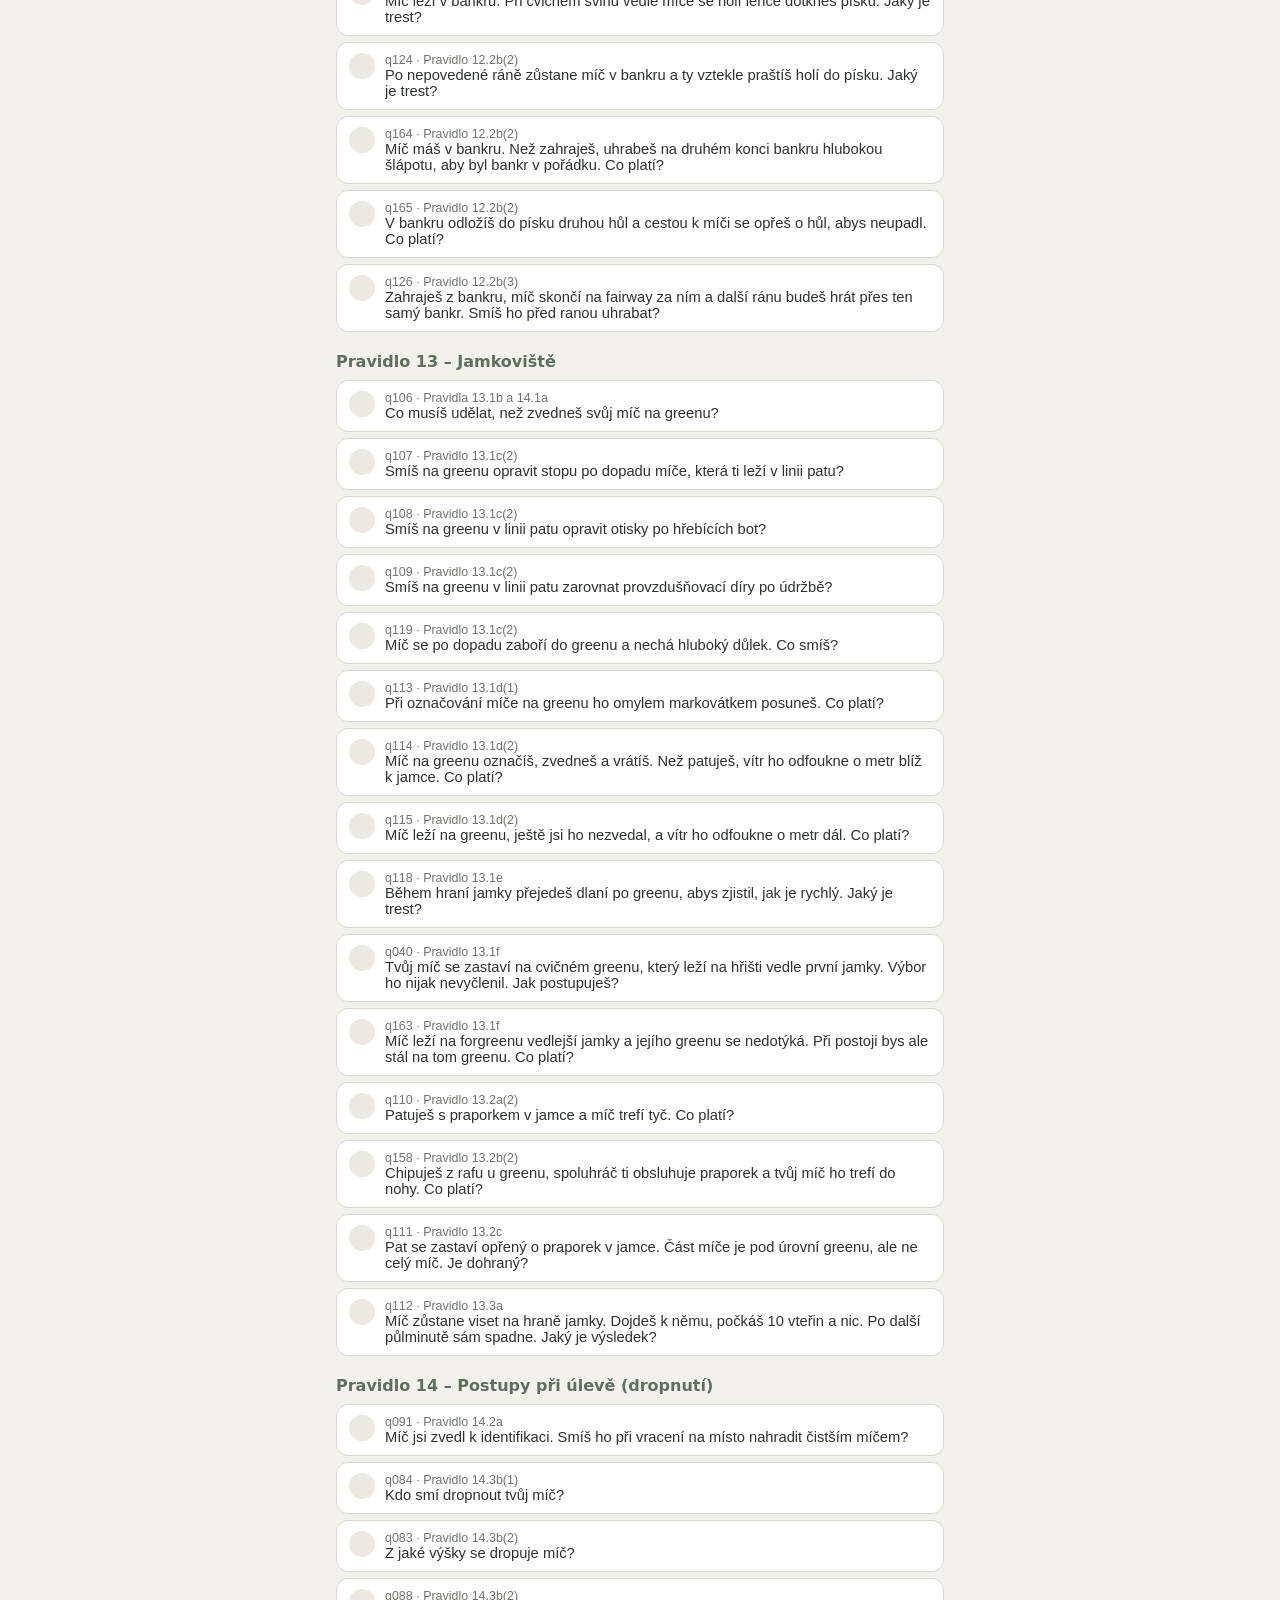
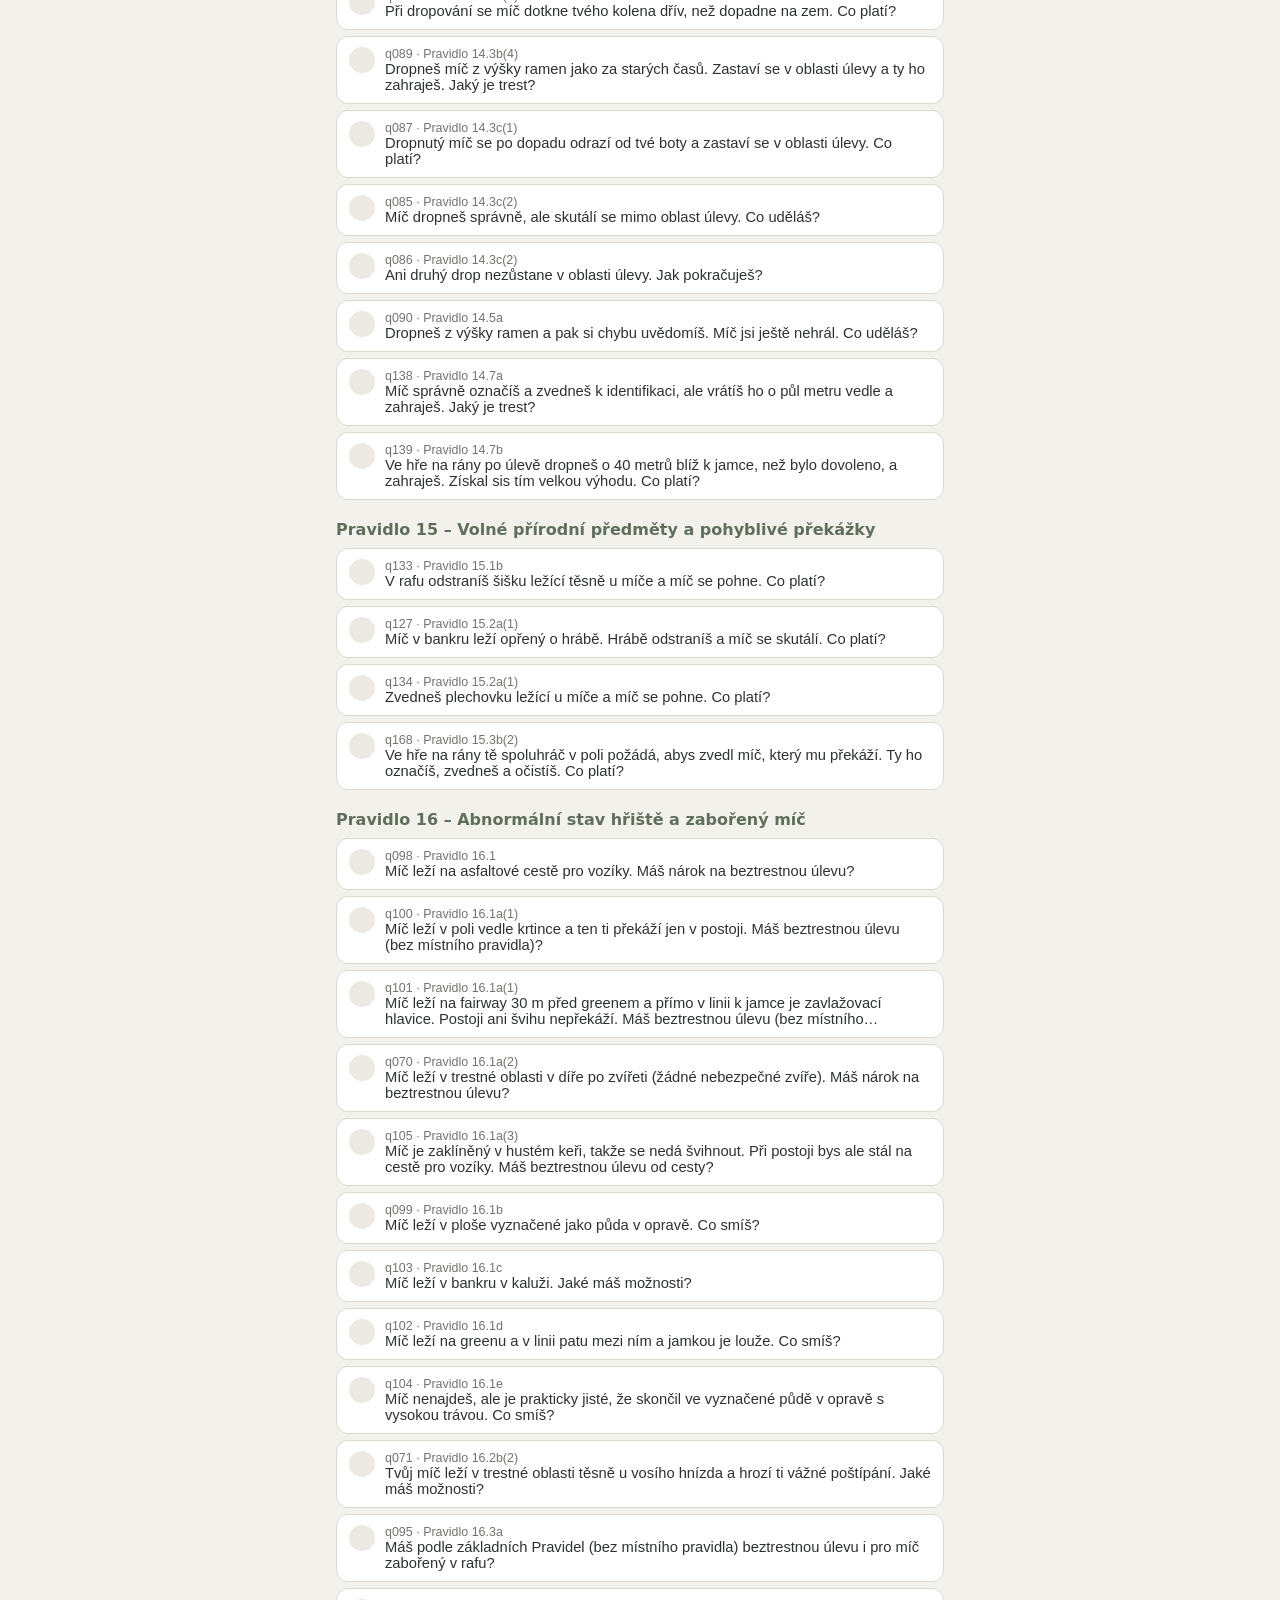
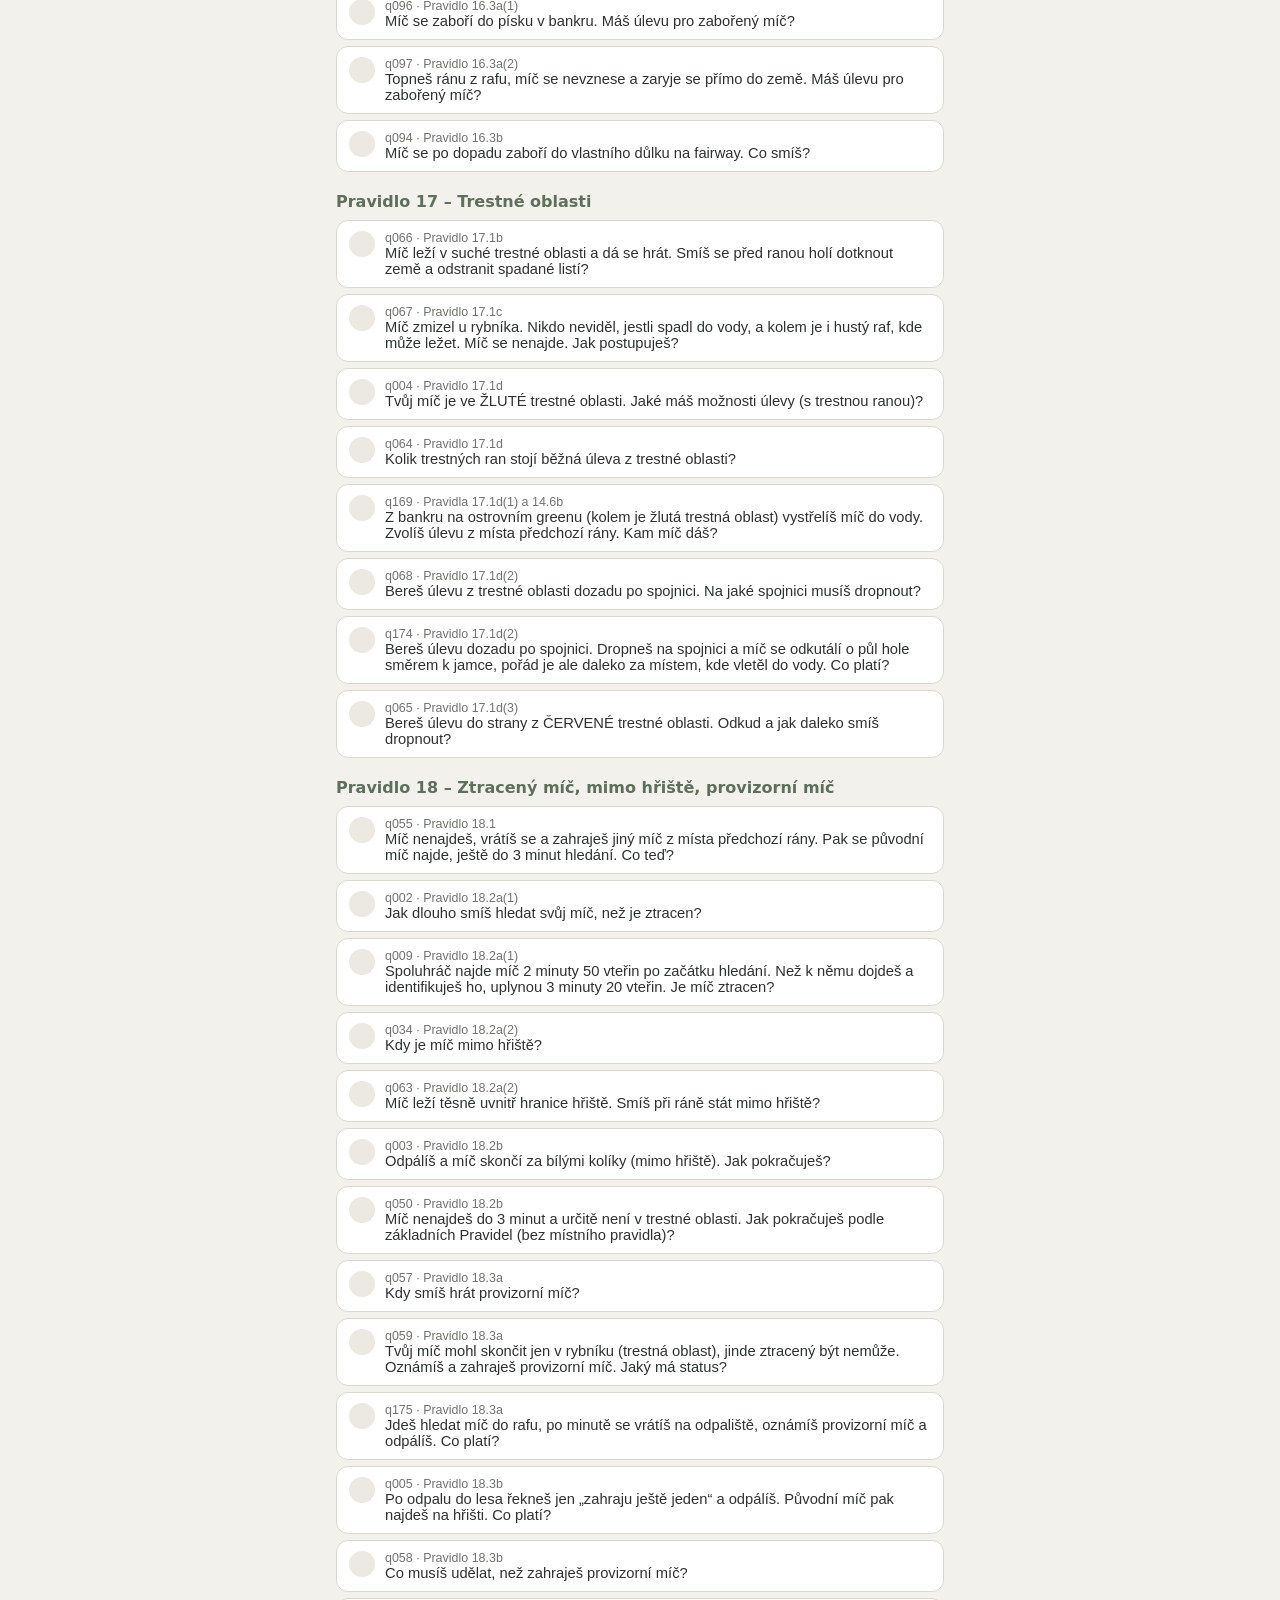
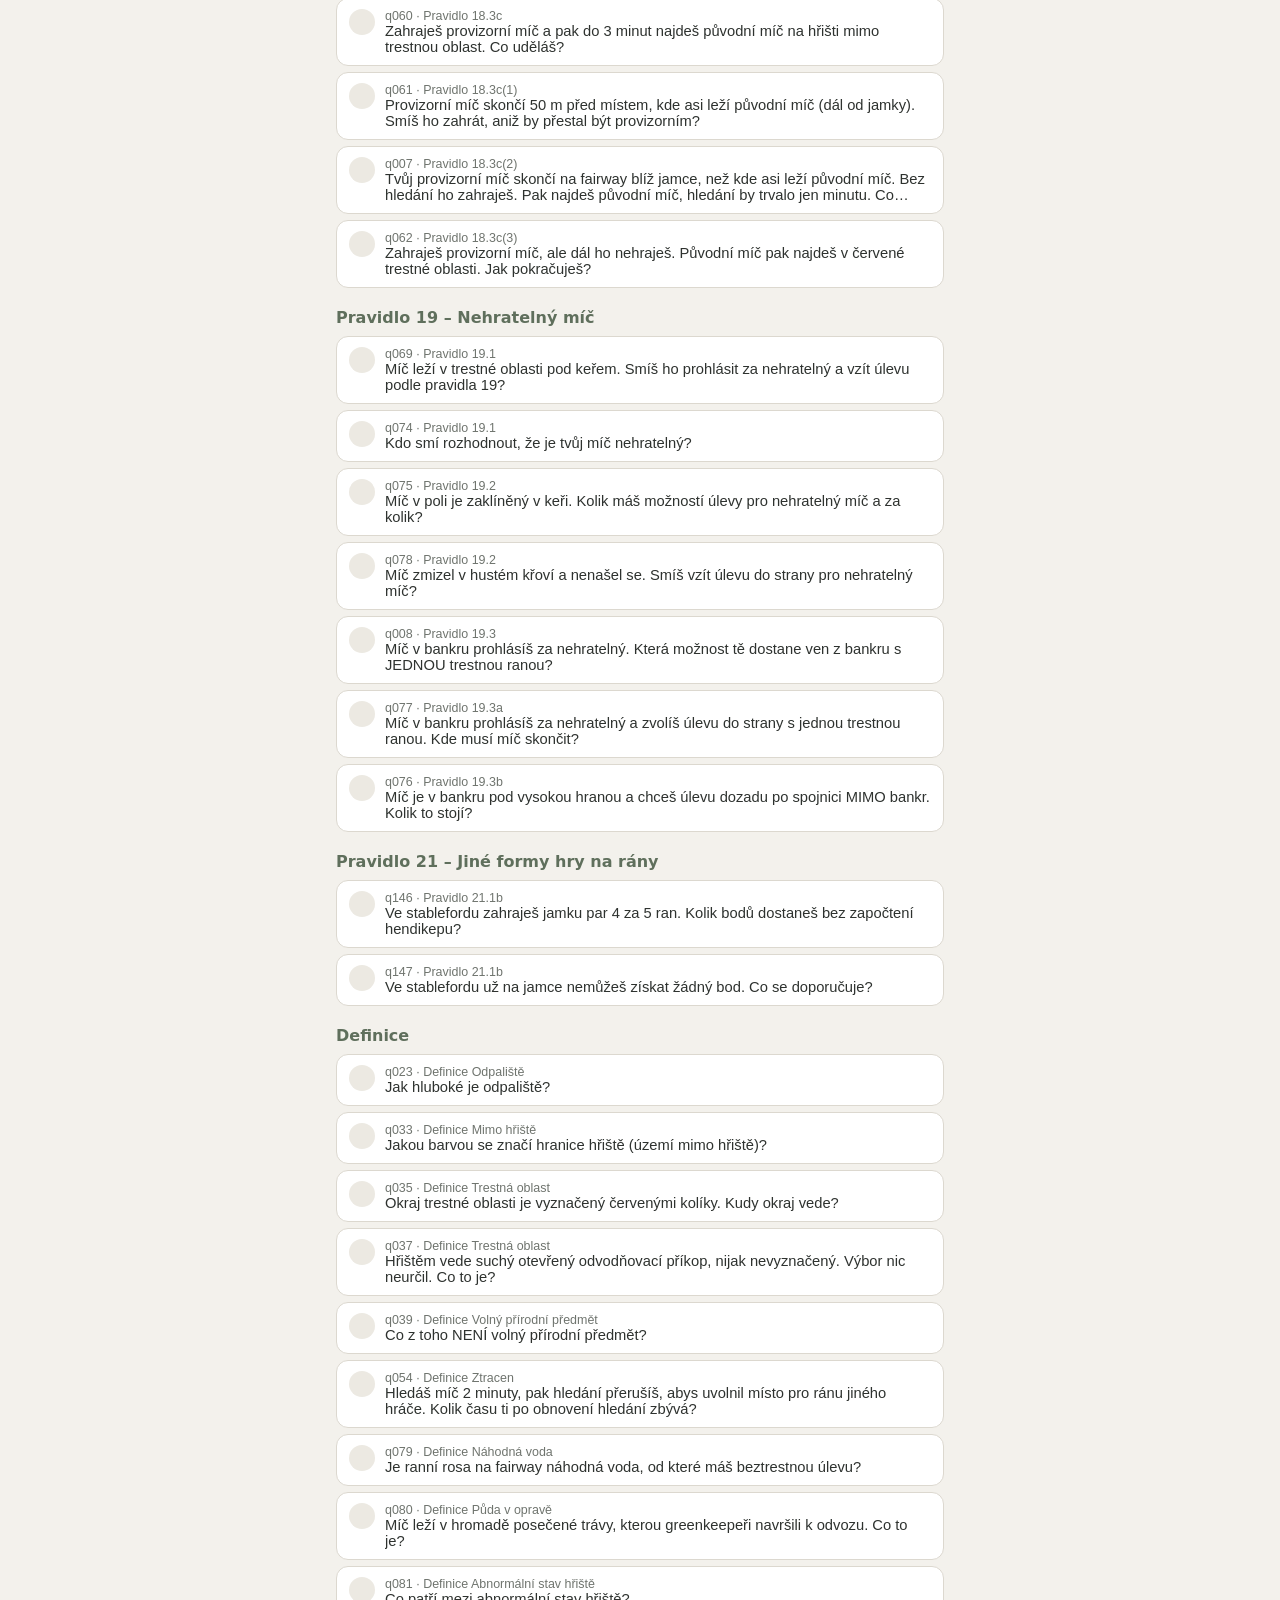
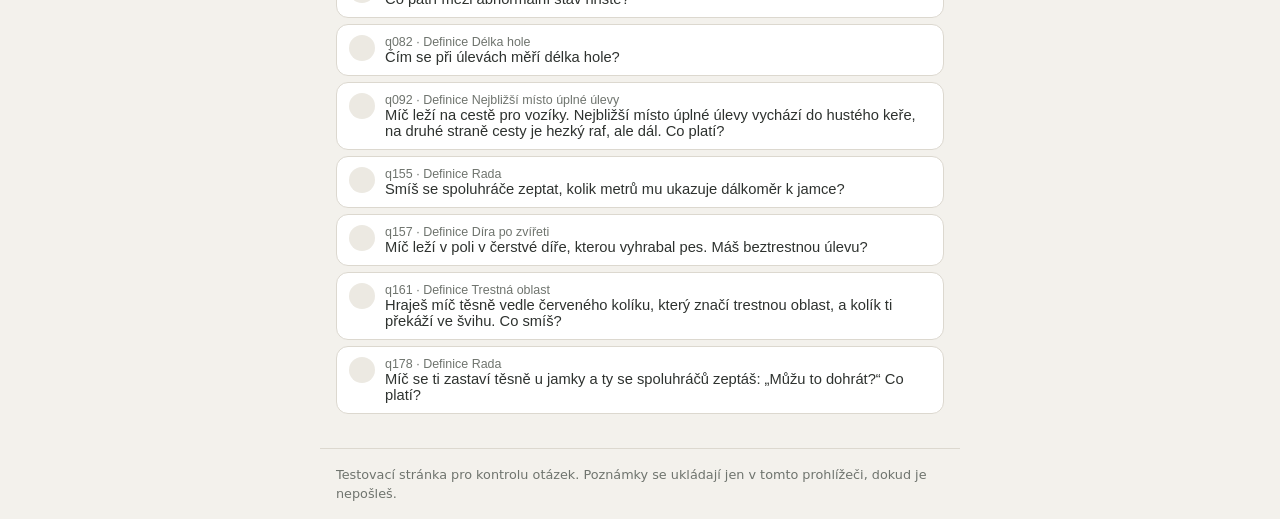
==== commit 6a5609a8: "Revize: fotorealistická fotka ke každé otázce (img/foto, 178×, ≤150 kB) + odkaz na obrázek v Pravidl" ====
--- a/revize/index.html
+++ b/revize/index.html
@@ -61,6 +61,12 @@
     <div class="meta"><span id="q-id"></span><span id="q-topic" class="chip"></span></div>
     <p class="rv-rule">📖 <span id="q-rule"></span> · <span id="q-diff"></span> <span id="q-changed" class="rv-changed" hidden>Otázka se od tvé kontroly změnila</span></p>
     <img id="q-img" class="q-img" alt="" hidden>
+    <figure id="q-photo-box" class="rv-photo" hidden>
+      <figcaption class="rv-photo-cap">📷 Nová fotka (návrh, v kvízu zatím není)</figcaption>
+      <img id="q-photo" alt="" loading="lazy">
+      <p class="rv-photo-links"><a id="q-rules-fig" href="#" target="_blank" rel="noopener" hidden></a><span id="q-no-fig" class="muted small" hidden>V pravidlech k této situaci obrázek není.</span>
+      <button id="btn-photo-note" class="rv-link" type="button">✎ Poznámka k fotce</button></p>
+    </figure>
     <h2 id="q-text"></h2>
     <label class="rv-toggle"><input type="checkbox" id="t-guess"> Nejdřív si tipni (odpověď se ukáže až po výběru)</label>
     <div id="q-options" class="options"></div>
--- a/styles.css
+++ b/styles.css
@@ -47,3 +47,8 @@
 .fb-img[hidden]{display:none}
 .q-img{display:block;width:100%;height:auto;margin:4px 0 12px;border-radius:12px}
 .q-img[hidden]{display:none}
+
+/* Otázky se dvěma možnostmi (Ano / Ne) vedle sebe */
+.options.n2{grid-template-columns:1fr 1fr}
+.options.n2 .opt{justify-content:center;align-items:center;padding:16px 14px;font-weight:600}
+.options.n2 .key{display:none}
--- a/revize/revize.css
+++ b/revize/revize.css
@@ -38,3 +38,8 @@
 .rv-nav{display:grid;grid-template-columns:1fr 1fr;gap:8px}
 .rv-danger{color:var(--bad);border-color:var(--bad)}
 #export-text{font-size:.85rem;font-family:ui-monospace,Menlo,monospace}
+.rv-photo{margin:10px 0 14px;padding:0}
+.rv-photo-cap{font-size:.82rem;color:var(--muted);margin-bottom:4px}
+.rv-photo img{display:block;width:100%;aspect-ratio:4/3;object-fit:cover;border-radius:var(--radius);background:#e7e4dc}
+.rv-photo-links{display:flex;flex-wrap:wrap;justify-content:space-between;align-items:center;gap:6px 12px;margin:6px 0 0;font-size:.9rem}
+.rv-photo-links a{color:var(--accent);font-weight:600}
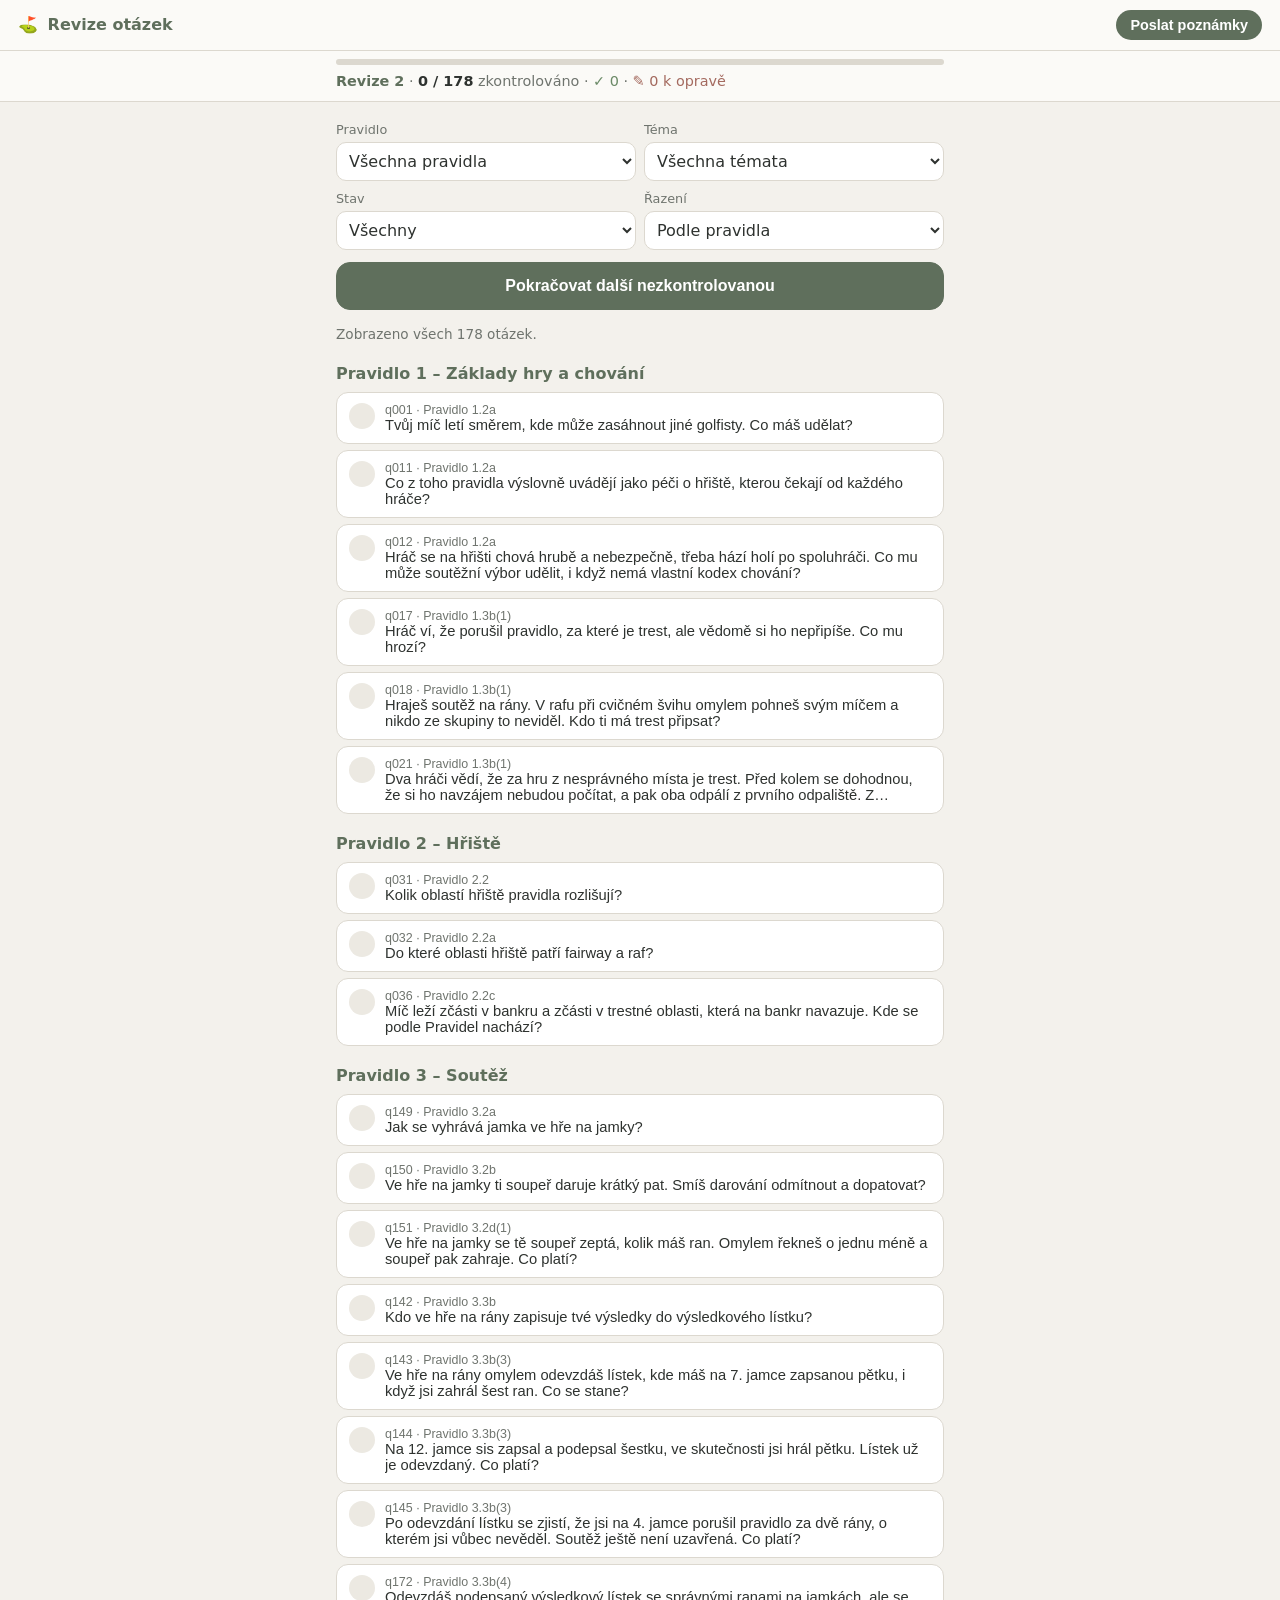
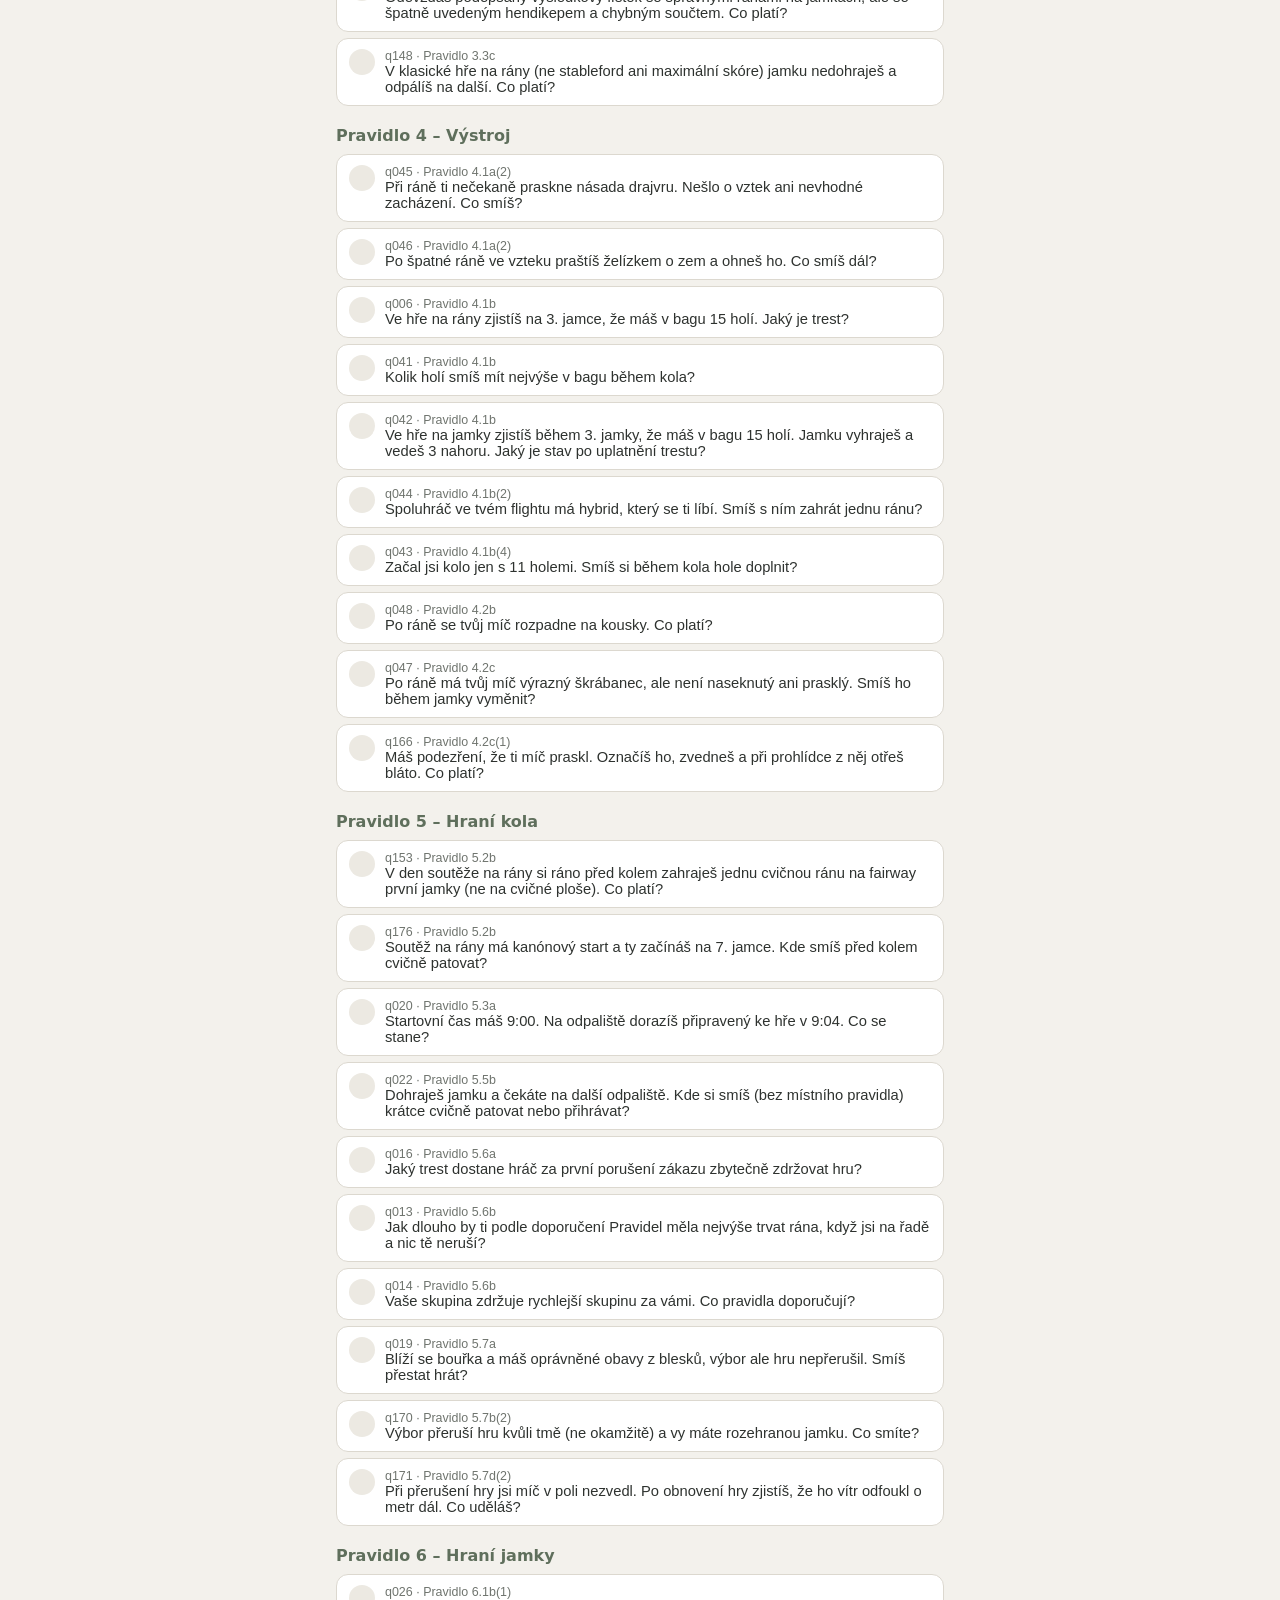
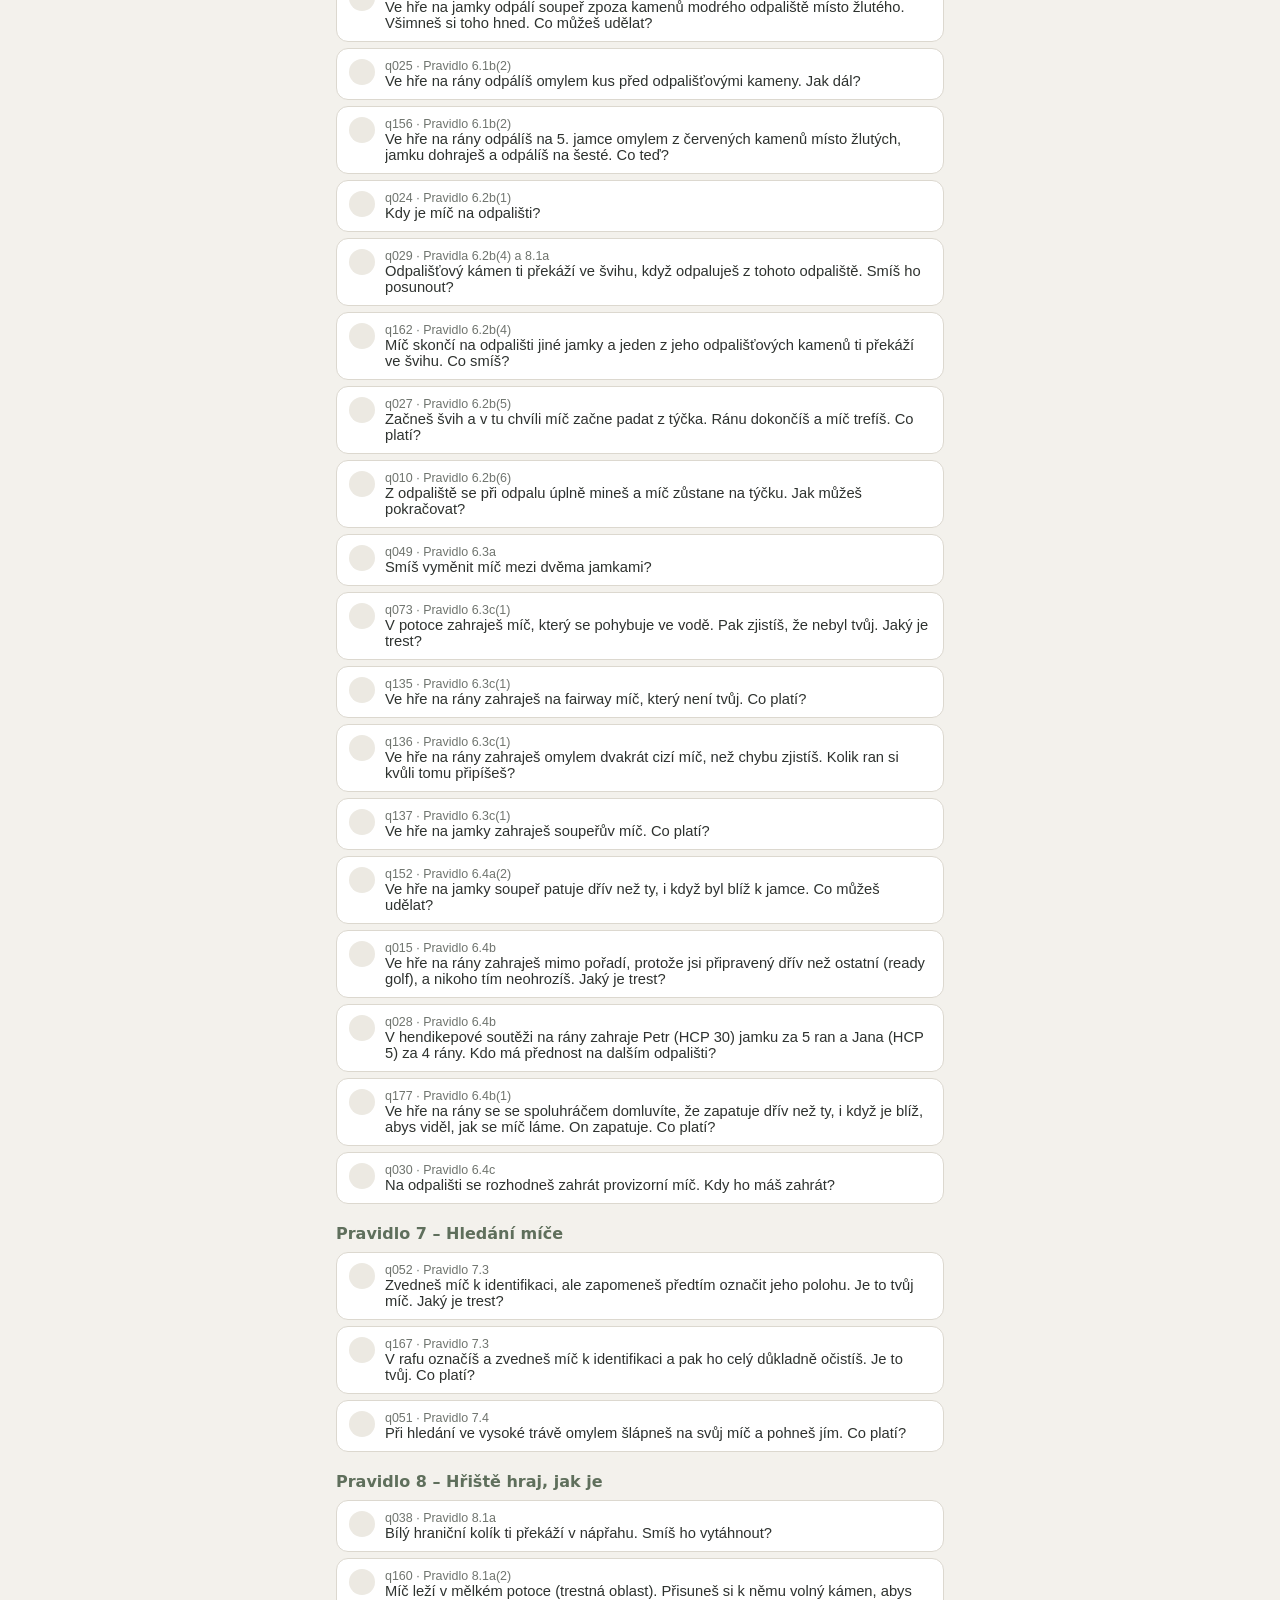
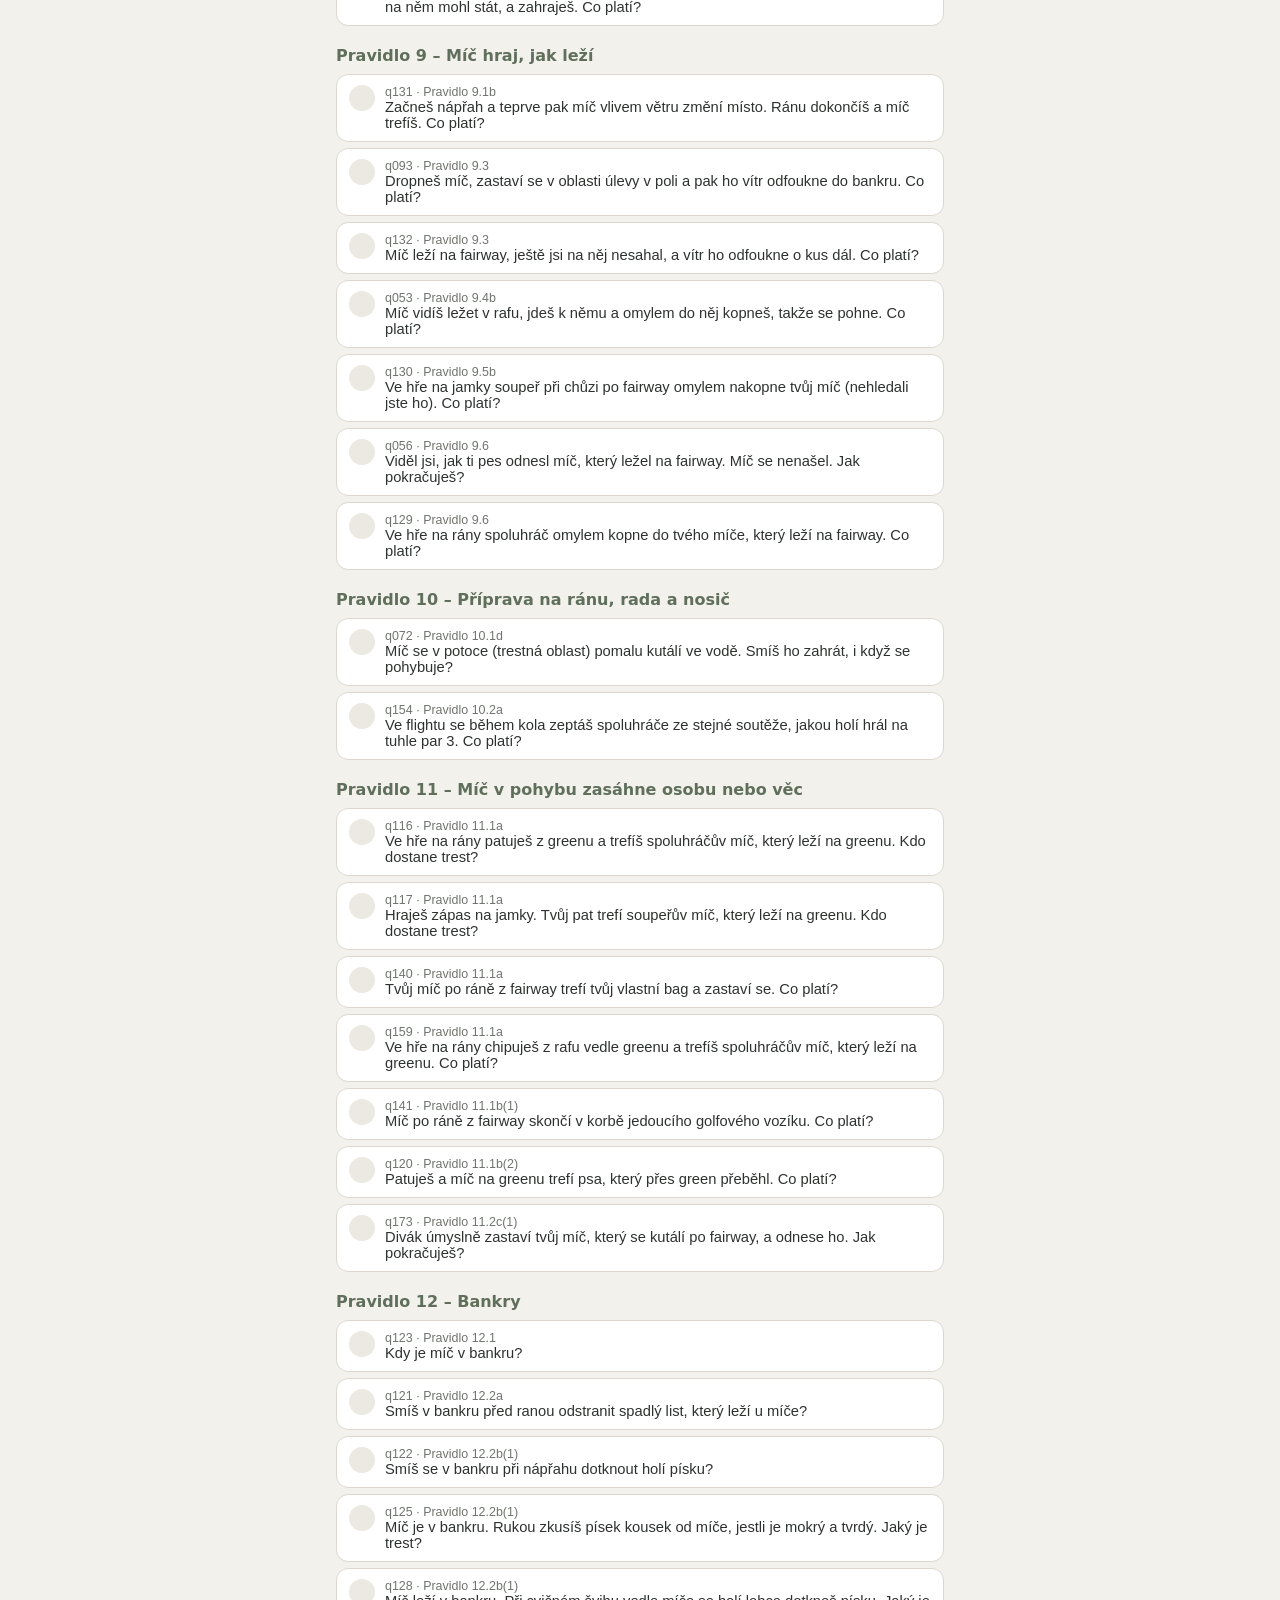
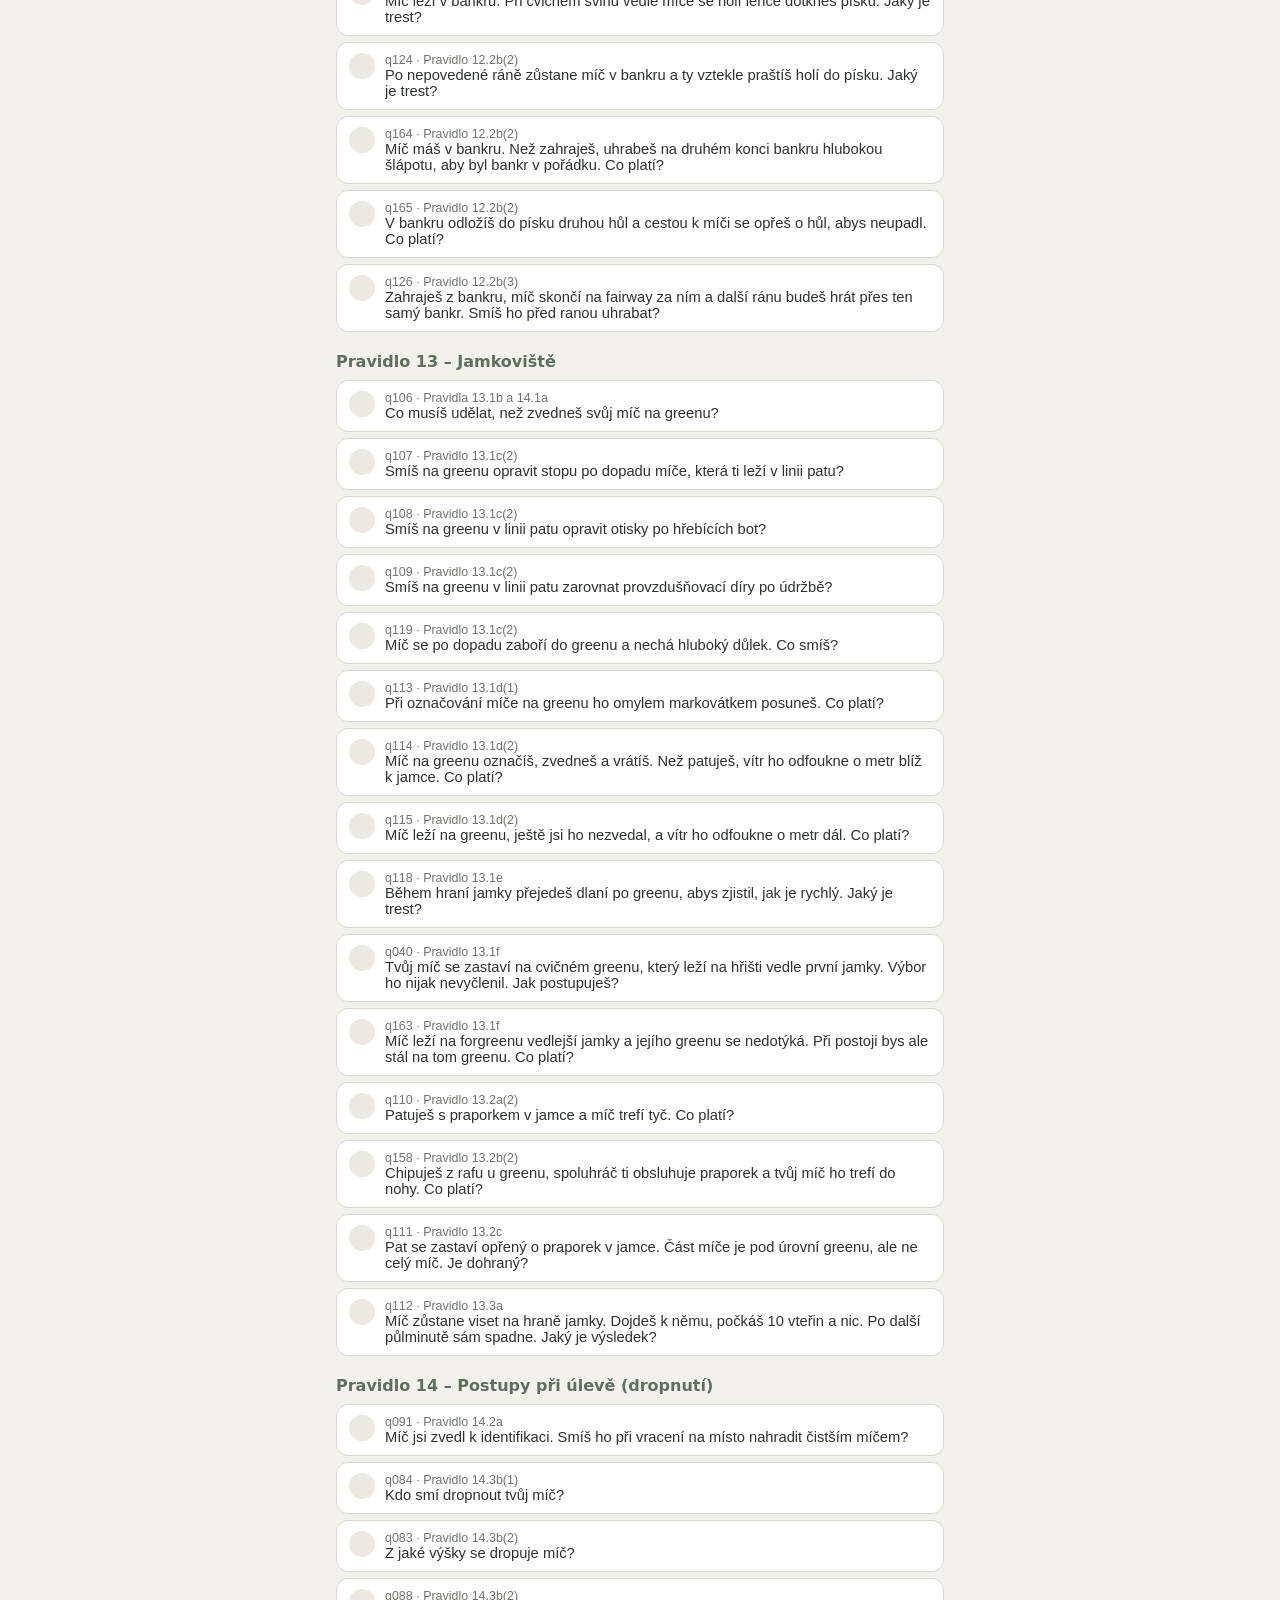
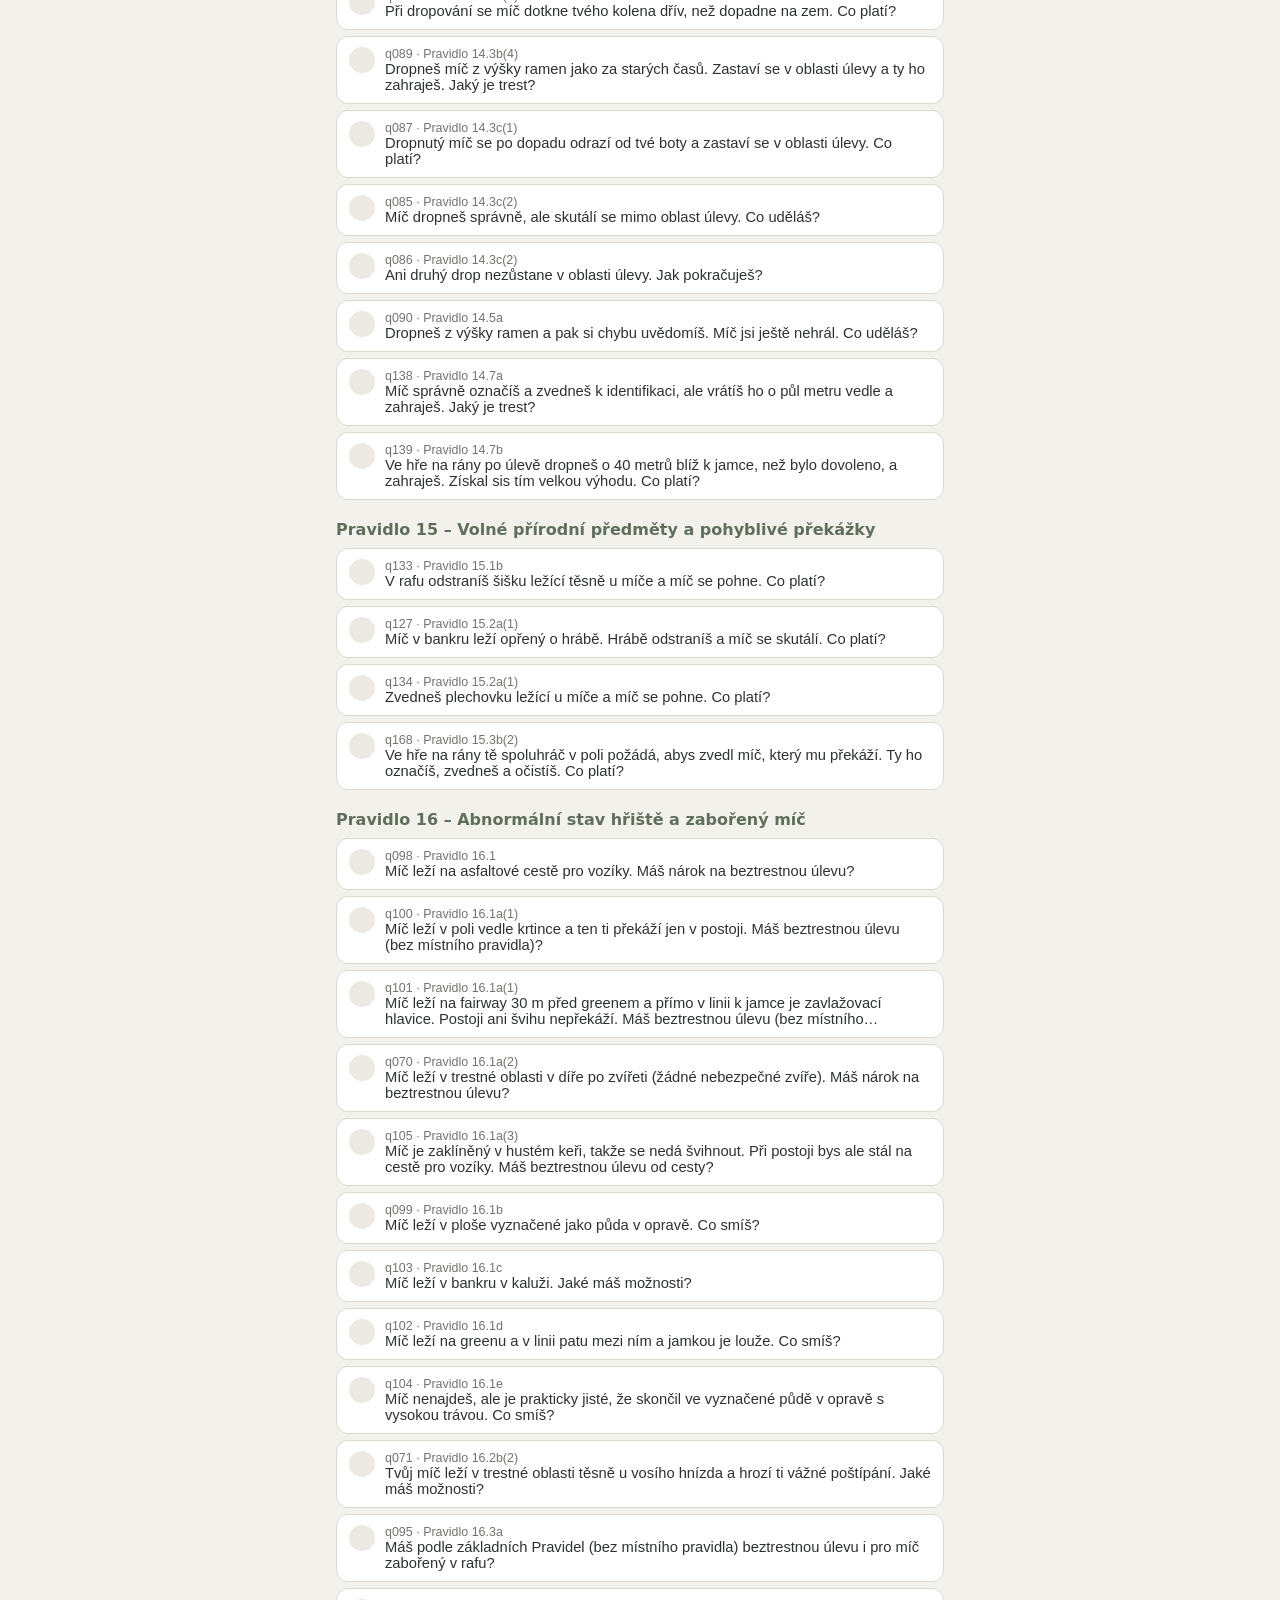
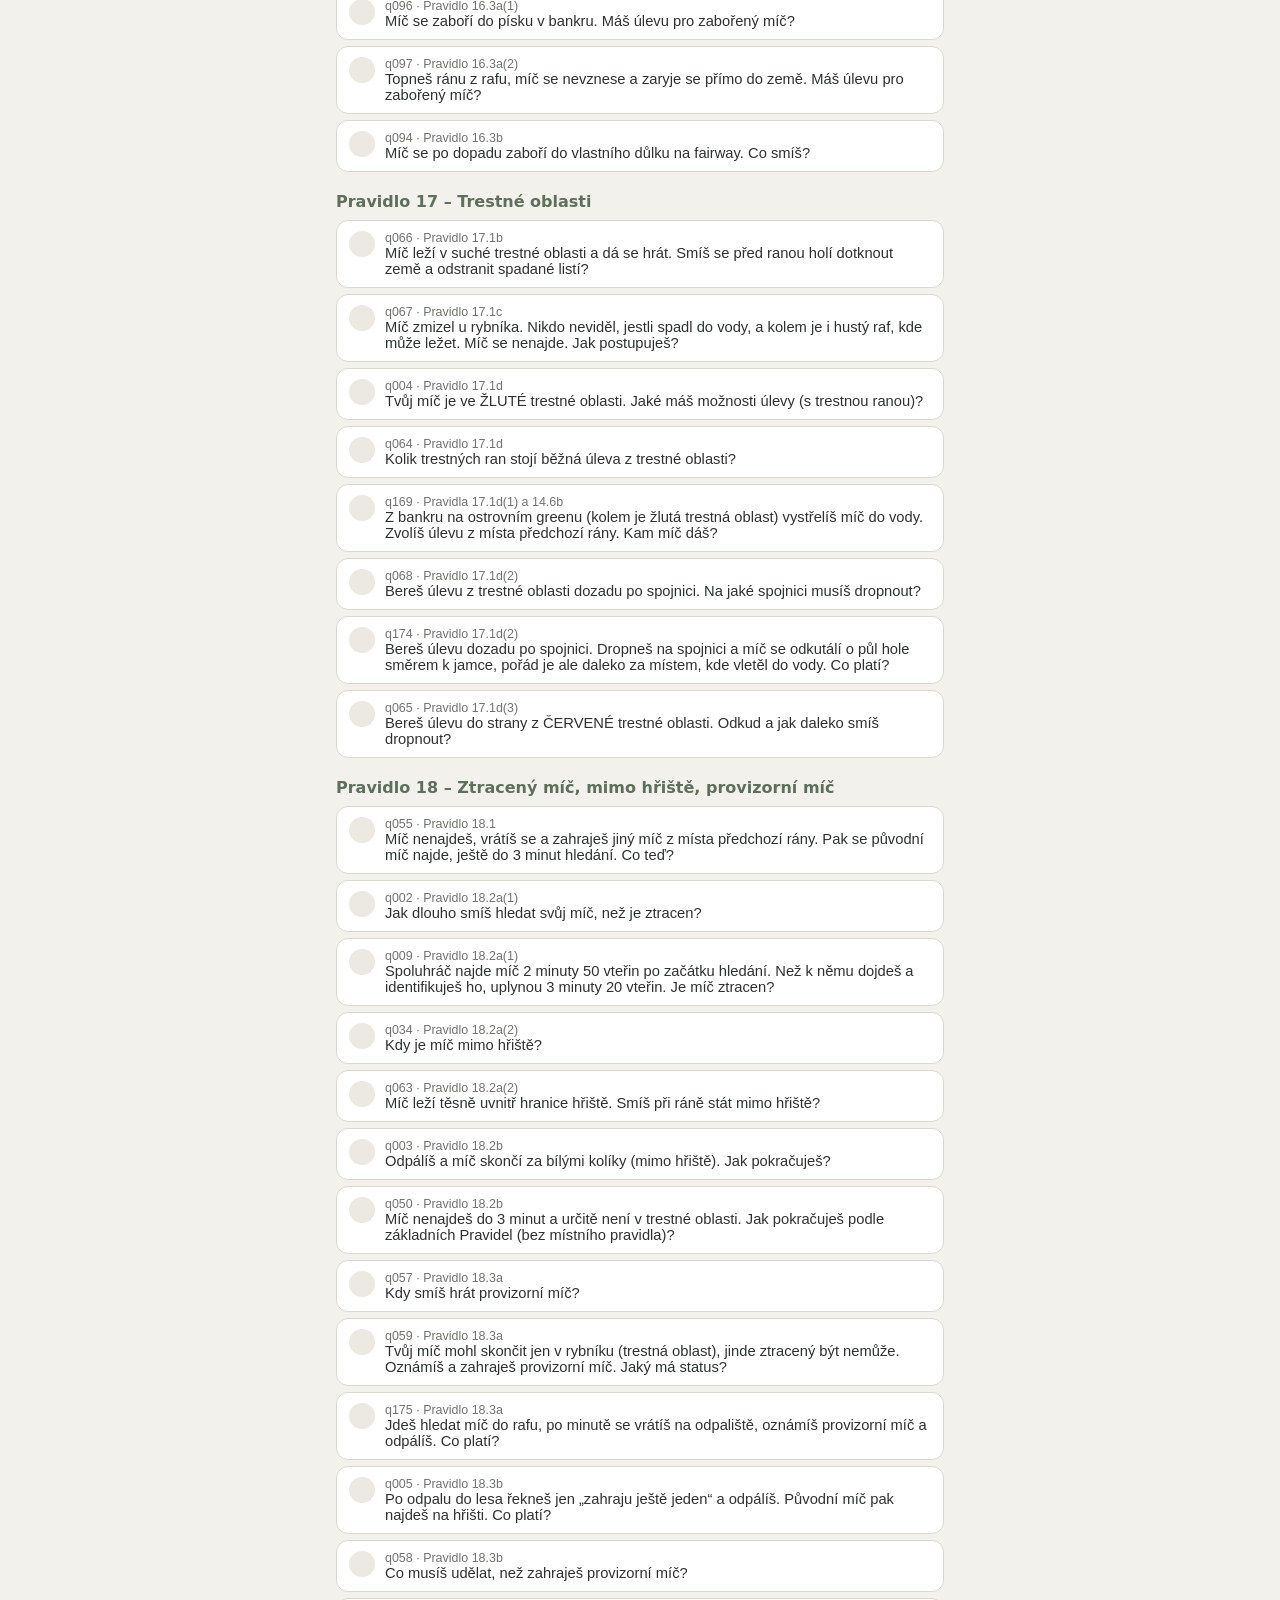
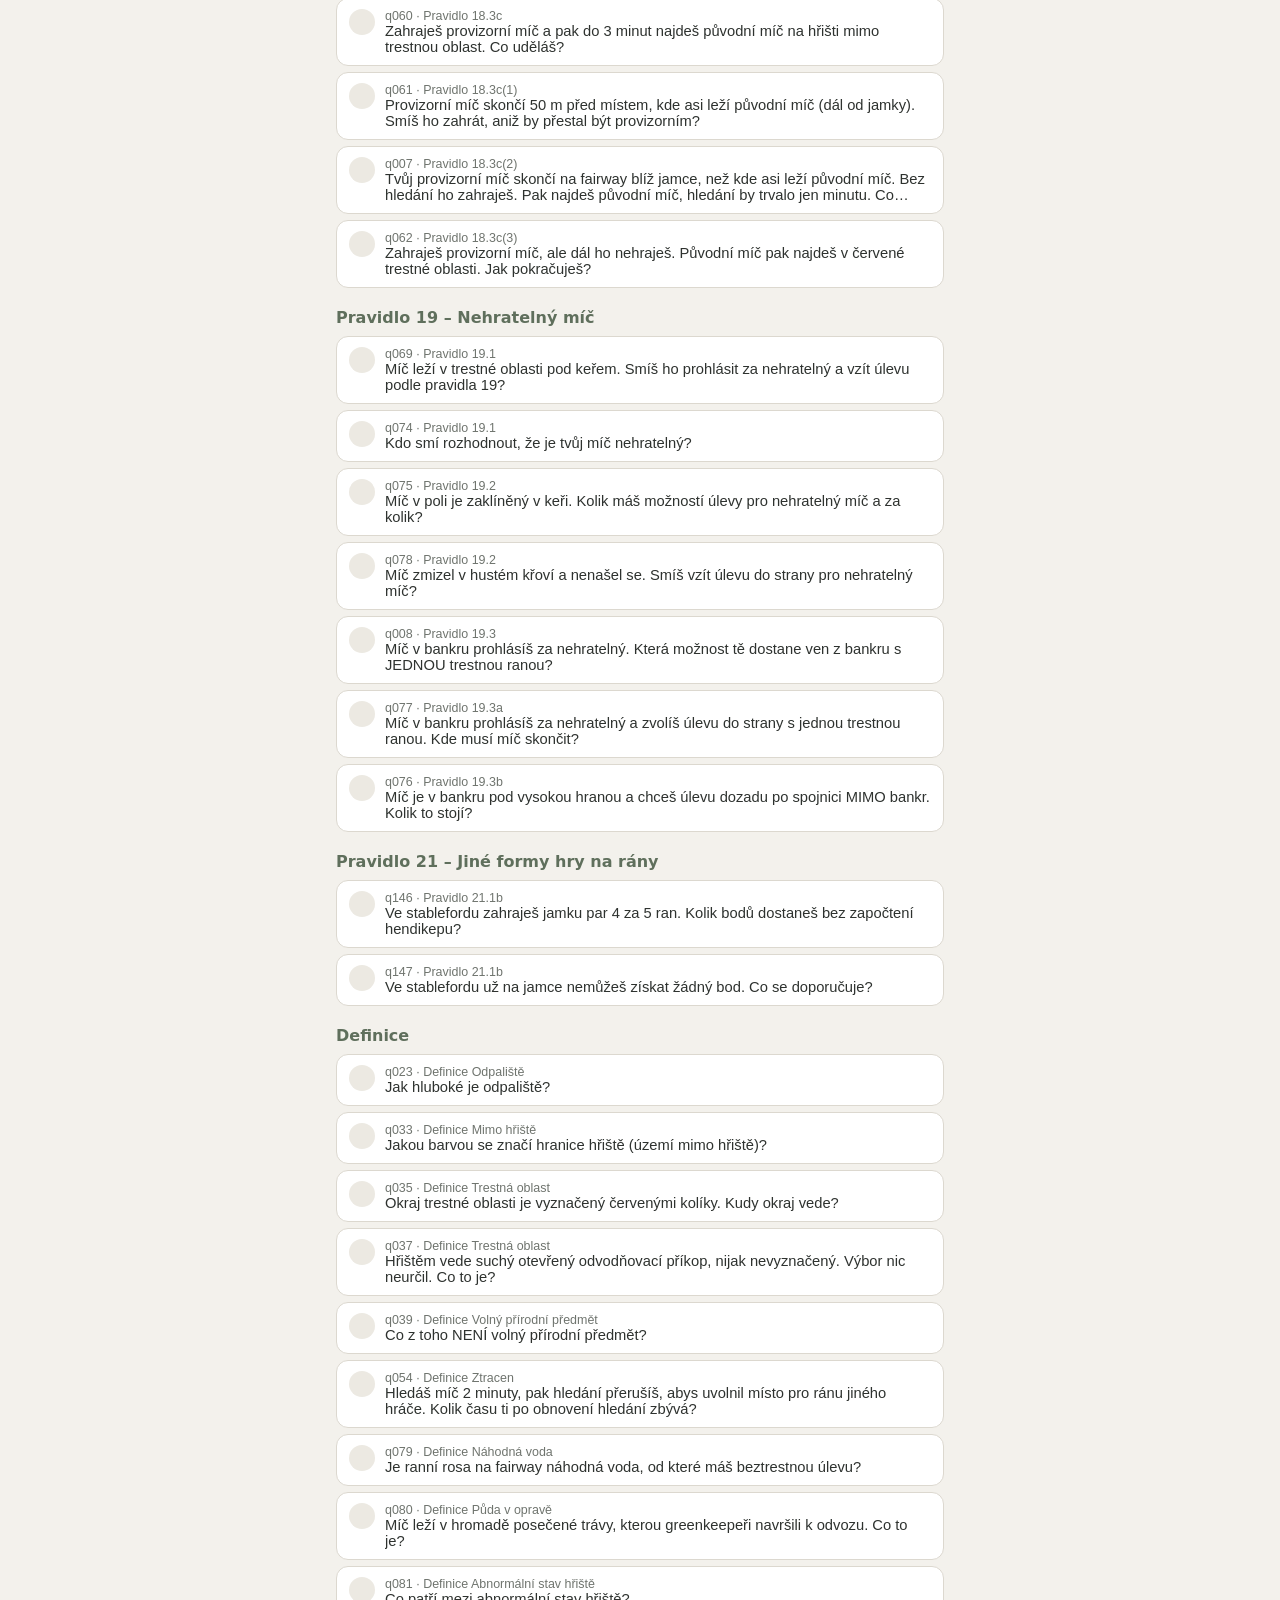
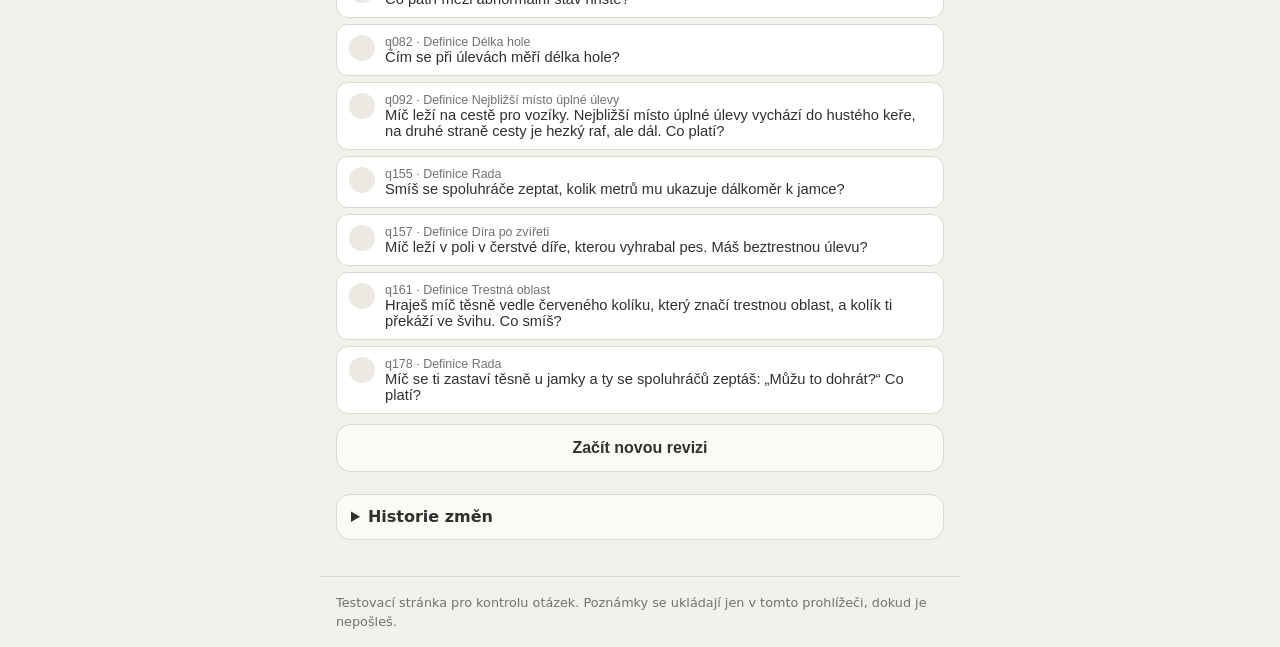
==== commit 8a988c9b: "Revize: kola revize (aktivní 2. kolo, předchozí revize, export/import s číslem kola), historie změn;" ====
--- a/revize/index.html
+++ b/revize/index.html
@@ -20,7 +20,7 @@
 <div class="rv-status">
   <div class="rv-status-in">
     <div class="progress"><div id="progress-bar"></div></div>
-    <p class="rv-count"><strong id="cnt-done">0 / 0</strong> zkontrolováno · <span class="c-ok">✓ <span id="cnt-ok">0</span></span> · <span class="c-fix">✎ <span id="cnt-fix">0</span> k opravě</span></p>
+    <p class="rv-count"><span id="cnt-round" class="rv-round">Revize</span> · <strong id="cnt-done">0 / 0</strong> zkontrolováno · <span class="c-ok">✓ <span id="cnt-ok">0</span></span> · <span class="c-fix">✎ <span id="cnt-fix">0</span> k opravě</span></p>
   </div>
 </div>
 </div>
@@ -50,6 +50,12 @@
     <button id="btn-next-todo-list" class="btn primary" type="button">Pokračovat další nezkontrolovanou</button>
     <p id="list-info" class="muted small"></p>
     <div id="list"></div>
+    <details id="prev-rounds" class="rv-prev" hidden>
+      <summary>Předchozí revize</summary>
+      <p class="muted small">Tvoje kontroly a poznámky z dřívějších kol. Jen ke čtení, dají se dál zkopírovat nebo stáhnout.</p>
+      <div id="prev-list"></div>
+    </details>
+    <button id="btn-new-round" class="btn rv-new-round" type="button">Začít novou revizi</button>
   </section>
 
   <!-- Detail otázky -->
@@ -86,6 +92,7 @@
       <label for="comment" class="rv-label">Poznámka k opravě</label>
       <textarea id="comment" rows="4" placeholder="Co je špatně a jak by to mělo znít? Např. „Možnost C je taky správně podle 16.1b“"></textarea>
       <p id="saved" class="muted small rv-saved">&nbsp;</p>
+      <div id="q-prev" class="rv-qprev muted small" hidden></div>
     </div>
 
     <div class="rv-nav">
@@ -111,8 +118,12 @@
     <input id="import-file" type="file" accept=".json,application/json">
     <p id="import-info" class="muted small">&nbsp;</p>
     <h3>Začít znovu</h3>
-    <button id="btn-reset" class="btn rv-danger" type="button">Smazat všechny moje kontroly</button>
+    <button id="btn-reset" class="btn rv-danger" type="button">Smazat moje kontroly v aktuální revizi</button>
   </section>
+  <details id="changelog" class="rv-changelog" hidden>
+    <summary>Historie změn</summary>
+    <div id="changelog-list"></div>
+  </details>
 </main>
 
 <footer class="footer">Testovací stránka pro kontrolu otázek. Poznámky se ukládají jen v tomto prohlížeči, dokud je nepošleš.</footer>
--- a/revize/revize.css
+++ b/revize/revize.css
@@ -43,3 +43,12 @@
 .rv-photo img{display:block;width:100%;aspect-ratio:4/3;object-fit:cover;border-radius:var(--radius);background:#e7e4dc}
 .rv-photo-links{display:flex;flex-wrap:wrap;justify-content:space-between;align-items:center;gap:6px 12px;margin:6px 0 0;font-size:.9rem}
 .rv-photo-links a{color:var(--accent);font-weight:600}
+.rv-round{font-weight:700;color:var(--accent)}
+.rv-prev,.rv-changelog{margin:22px 0 8px;padding:10px 14px;border:1px solid var(--line);border-radius:var(--radius);background:var(--card)}
+.rv-prev summary,.rv-changelog summary{font-weight:700;cursor:pointer}
+.rv-prev h4,.rv-changelog h4{margin:14px 0 6px;font-size:.95rem}
+.rv-prev-item{margin:4px 0;font-size:.88rem}
+.rv-prev-item a{font-weight:600;color:var(--accent)}
+.rv-changelog ul{margin:0 0 6px;padding-left:20px;font-size:.9rem}
+.rv-new-round{margin-top:10px}
+.rv-qprev{margin-top:6px}.rv-qprev p{margin:2px 0}
